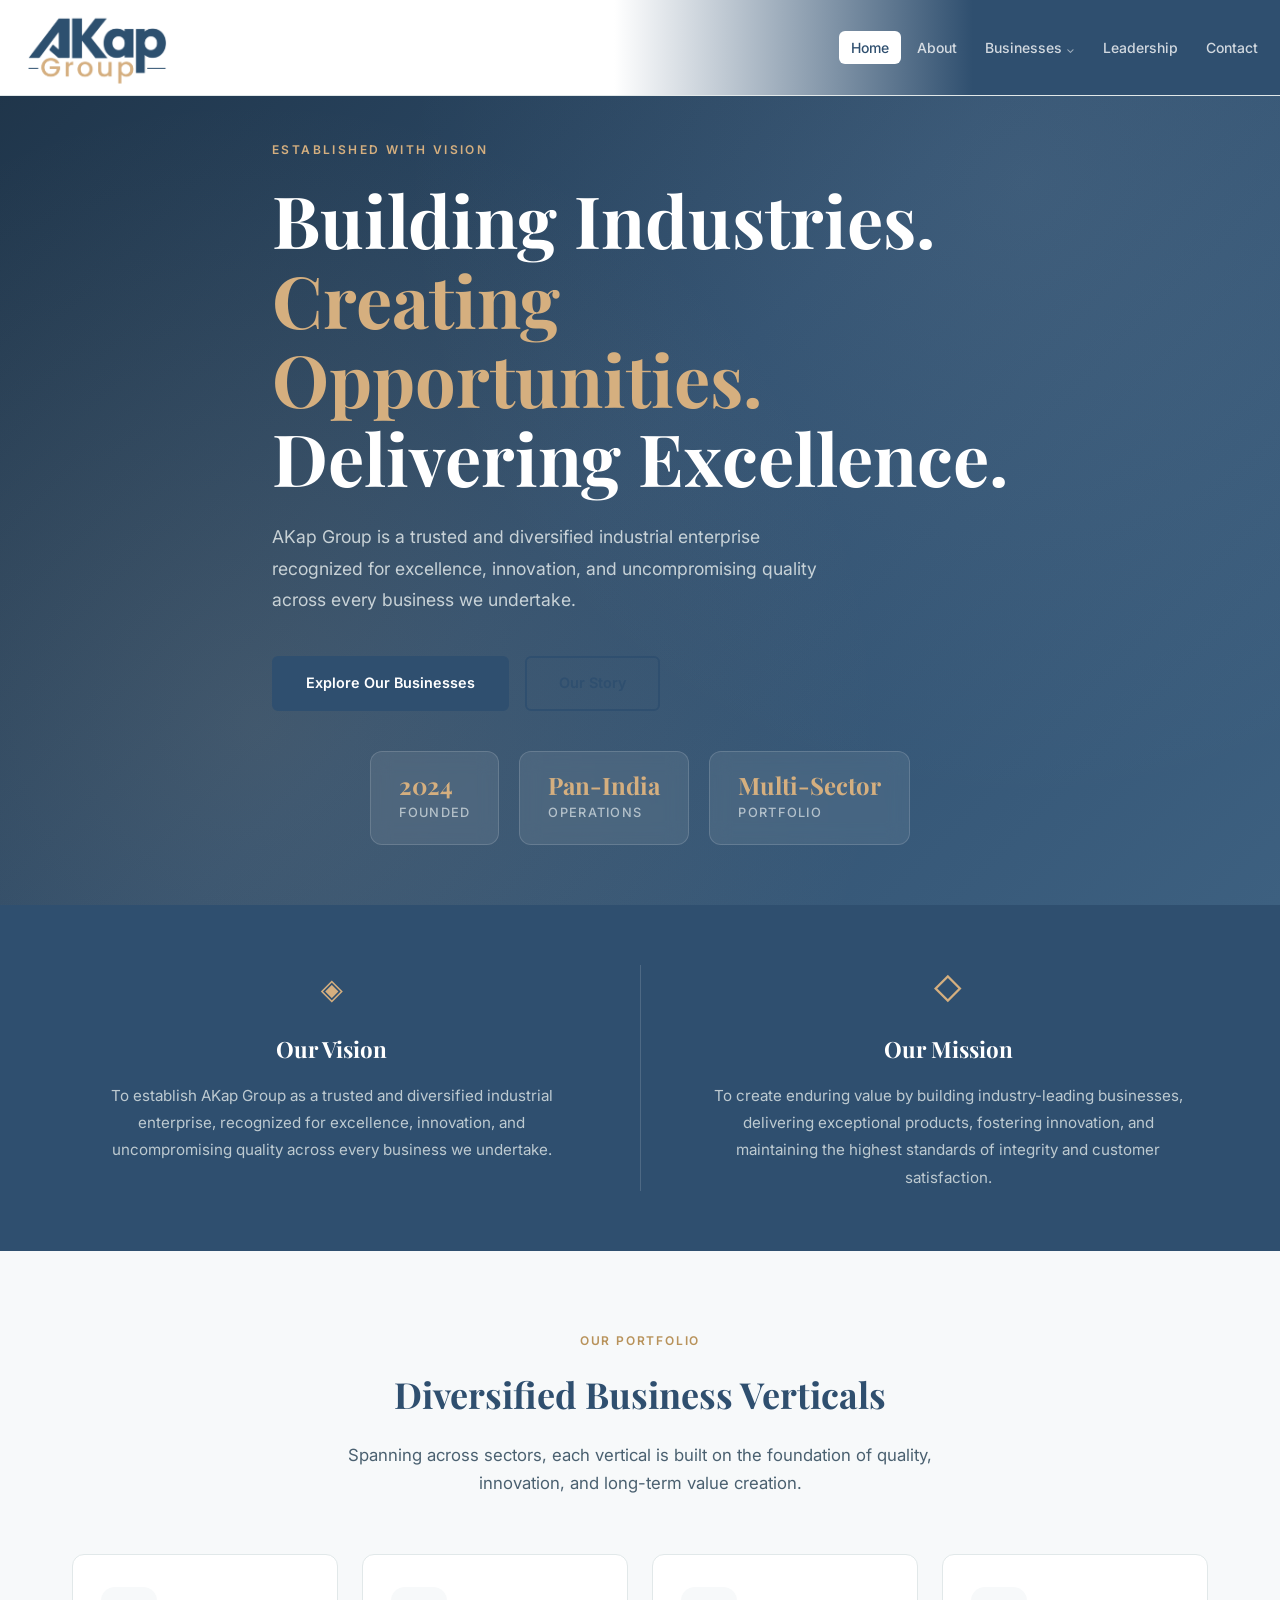
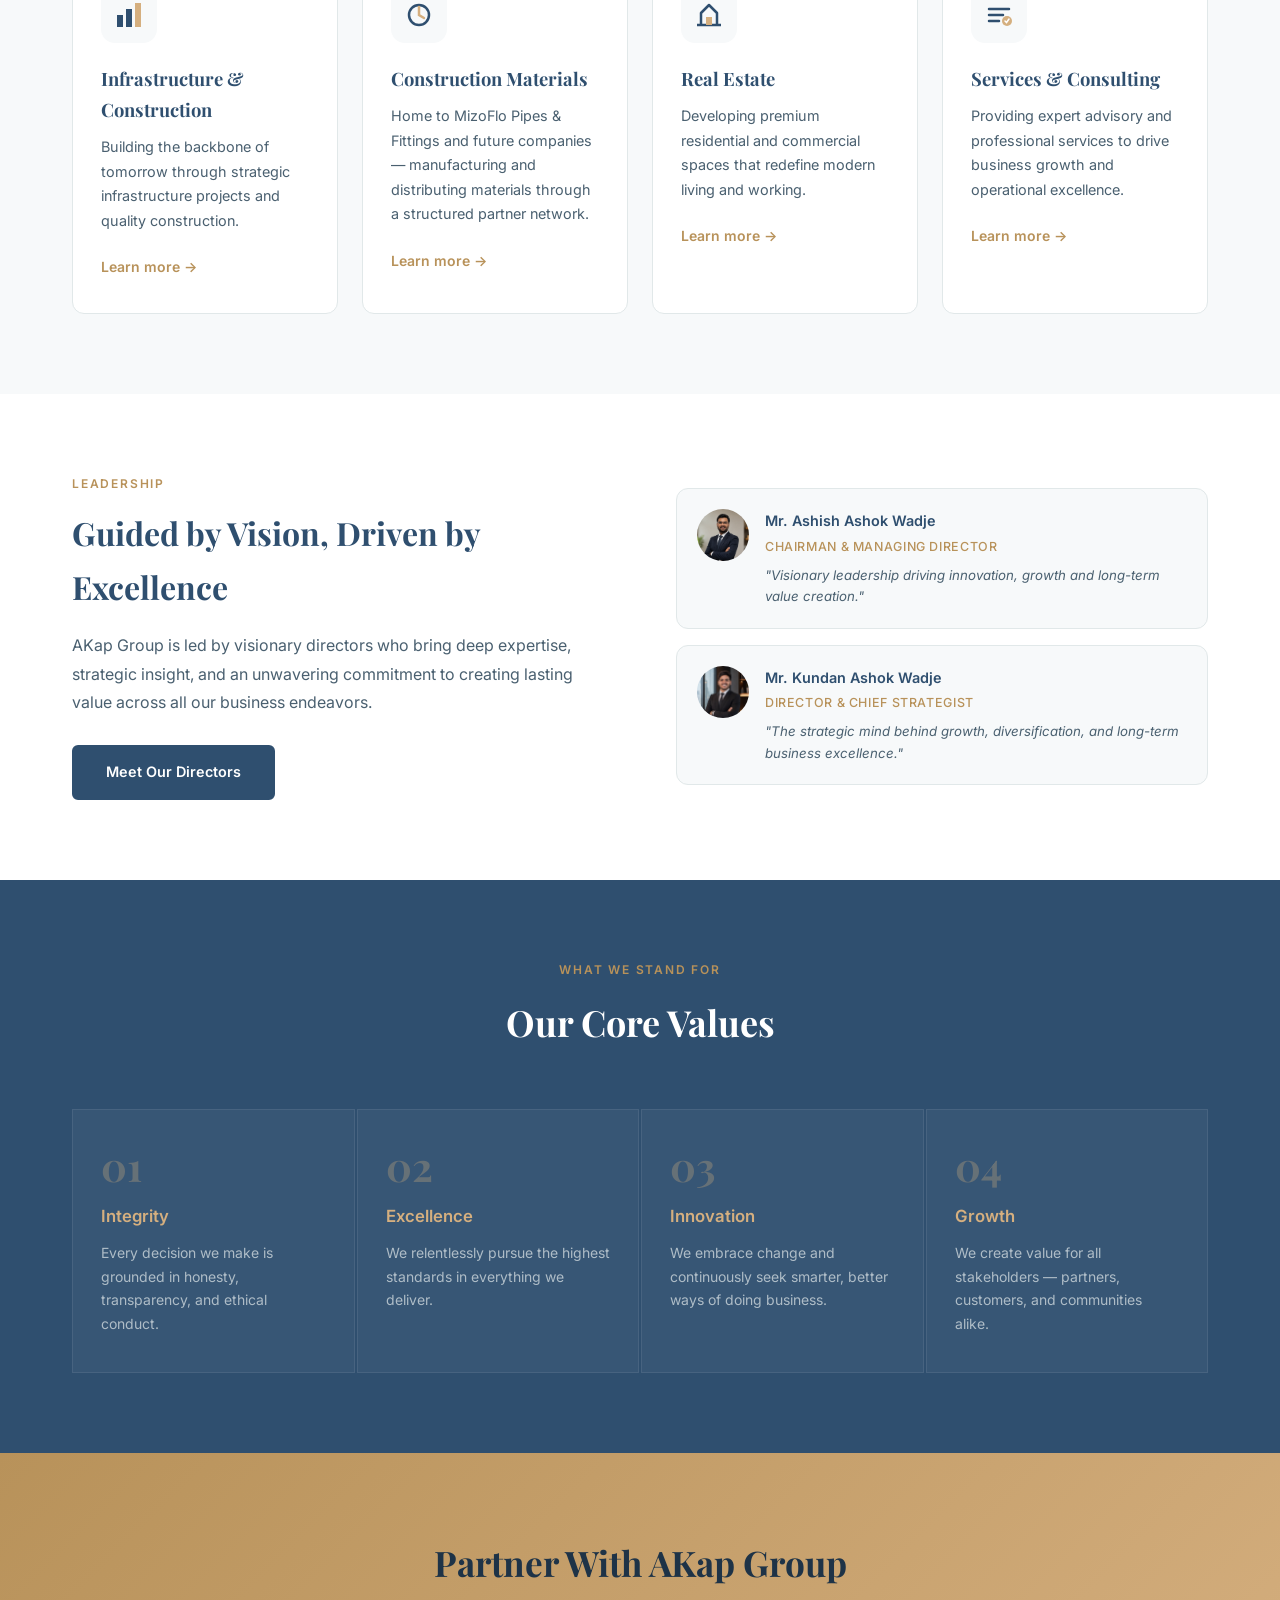
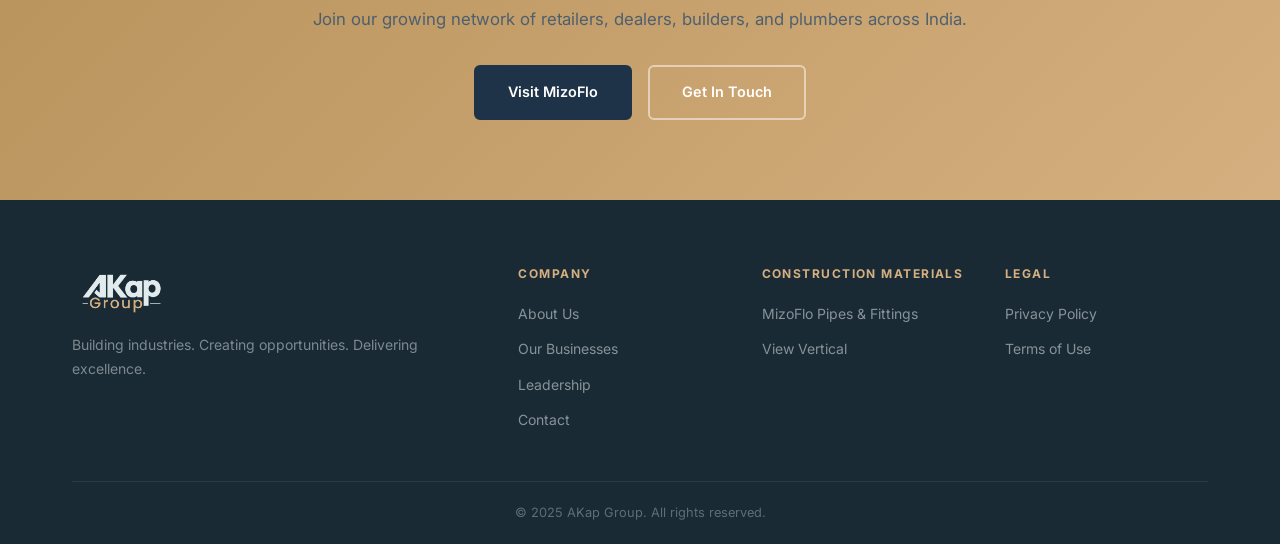
==== index.html @ 1bb46777 "Enhance Businesses dropdown with toggle button Added a dropdown toggle button for Construction Mater" ====
<!DOCTYPE html>
<html lang="en">
<head>
<meta charset="UTF-8">
<meta name="viewport" content="width=device-width, initial-scale=1.0">
<title>AKap Group | Building Industries. Creating Opportunities.</title>
<link rel="preconnect" href="https://fonts.googleapis.com">
<link href="https://fonts.googleapis.com/css2?family=Inter:wght@300;400;500;600;700&family=Playfair+Display:wght@400;600;700&display=swap" rel="stylesheet">
<link rel="stylesheet" href="style.css">
</head>
<body>

<!-- Navigation -->
<nav class="navbar" id="navbar">
  <div class="nav-container">
   <a href="index.html" class="nav-logo">
    <img src="images/logo-light.png" data-img="logoLight" alt="AKap Group" class="site-logo">
</a>
    <button class="hamburger" id="hamburger" aria-label="Toggle menu">
      <span></span><span></span><span></span>
    </button>
    <ul class="nav-links" id="navLinks">
      <li><a href="index.html" class="active">Home</a></li>
      <li><a href="about.html">About</a></li>
      <li class="nav-dropdown">
        <a href="businesses.html" class="nav-dropdown-toggle">Businesses<span class="nav-dropdown-toggle-arrow">⌄</span></a>
        <div class="nav-dropdown-panel">
          <div class="nav-dropdown-area">
            <a href="construction-materials.html" class="nav-dropdown-area-link">
              <span>Construction Materials</span>
            </a>
            <button type="button" class="nav-dropdown-area-toggle" aria-expanded="false" aria-label="Show brands in Construction Materials">
              <span class="nav-dropdown-area-arrow">›</span>
            </button>
            <div class="nav-dropdown-brands">
              <a href="mizoflo.html" class="nav-dropdown-brand-link"><img src="images/mizoflo-logo.png" data-img="mizofloLogo" alt="" class="nav-dropdown-brand-logo">MizoFlo Pipes &amp; Fittings</a>
            </div>
          </div>
        </div>
      </li>
      <li><a href="directors.html">Leadership</a></li>
      <li><a href="contact.html">Contact</a></li>
    </ul>
  </div>
</nav>

<!-- Hero Section -->
<section class="hero">
  <div class="hero-bg-pattern"></div>
  <div class="hero-content">
    <div class="hero-eyebrow">Established with Vision</div>
    <h1 class="hero-title">
      Building Industries.<br>
      <span class="hero-title-accent">Creating Opportunities.</span><br>
      Delivering Excellence.
    </h1>
    <p class="hero-subtitle">AKap Group is a trusted and diversified industrial enterprise recognized for excellence, innovation, and uncompromising quality across every business we undertake.</p>
    <div class="hero-actions">
      <a href="businesses.html" class="btn-primary">Explore Our Businesses</a>
      <a href="about.html" class="btn-secondary">Our Story</a>
    </div>
  </div>
  <div class="hero-visual">
    <div class="hero-stat-card">
      <div class="stat-number">2024</div>
      <div class="stat-label">Founded</div>
    </div>
    <div class="hero-stat-card">
      <div class="stat-number">Pan-India</div>
      <div class="stat-label">Operations</div>
    </div>
    <div class="hero-stat-card">
      <div class="stat-number">Multi-Sector</div>
      <div class="stat-label">Portfolio</div>
    </div>
  </div>
</section>

<!-- Mission & Vision Strip -->
<section class="mission-strip">
  <div class="container">
    <div class="mission-grid">
      <div class="mission-card">
        <div class="mission-icon">◈</div>
        <h3>Our Vision</h3>
        <p>To establish AKap Group as a trusted and diversified industrial enterprise, recognized for excellence, innovation, and uncompromising quality across every business we undertake.</p>
      </div>
      <div class="mission-divider"></div>
      <div class="mission-card">
        <div class="mission-icon">◇</div>
        <h3>Our Mission</h3>
        <p>To create enduring value by building industry-leading businesses, delivering exceptional products, fostering innovation, and maintaining the highest standards of integrity and customer satisfaction.</p>
      </div>
    </div>
  </div>
</section>

<!-- Business Verticals -->
<section class="section businesses-section">
  <div class="container">
    <div class="section-header">
      <div class="section-eyebrow">Our Portfolio</div>
      <h2>Diversified Business Verticals</h2>
      <p>Spanning across sectors, each vertical is built on the foundation of quality, innovation, and long-term value creation.</p>
    </div>
    <div class="business-grid">
      <div class="business-card">
        <div class="business-icon-wrap">
          <svg width="32" height="32" viewBox="0 0 32 32" fill="none"><rect x="4" y="16" width="6" height="12" fill="#2F4F6F"/><rect x="13" y="10" width="6" height="18" fill="#2F4F6F"/><rect x="22" y="4" width="6" height="24" fill="#D5AF7F"/></svg>
        </div>
        <h3>Infrastructure & Construction</h3>
        <p>Building the backbone of tomorrow through strategic infrastructure projects and quality construction.</p>
        <a href="businesses.html" class="card-link">Learn more →</a>
      </div>
      <div class="business-card">
        <div class="business-icon-wrap">
          <svg width="32" height="32" viewBox="0 0 32 32" fill="none"><circle cx="16" cy="16" r="10" stroke="#2F4F6F" stroke-width="2.5"/><path d="M16 8v8l5 3" stroke="#D5AF7F" stroke-width="2.5" stroke-linecap="round"/></svg>
        </div>
        <h3>Construction Materials</h3>
        <p>Home to MizoFlo Pipes &amp; Fittings and future companies — manufacturing and distributing materials through a structured partner network.</p>
        <a href="construction-materials.html" class="card-link">Learn more →</a>
      </div>
      <div class="business-card">
        <div class="business-icon-wrap">
          <svg width="32" height="32" viewBox="0 0 32 32" fill="none"><path d="M4 26h24M8 26V14l8-8 8 8v12" stroke="#2F4F6F" stroke-width="2.5" stroke-linejoin="round"/><rect x="13" y="18" width="6" height="8" fill="#D5AF7F"/></svg>
        </div>
        <h3>Real Estate</h3>
        <p>Developing premium residential and commercial spaces that redefine modern living and working.</p>
        <a href="businesses.html" class="card-link">Learn more →</a>
      </div>
      <div class="business-card">
        <div class="business-icon-wrap">
          <svg width="32" height="32" viewBox="0 0 32 32" fill="none"><path d="M6 10h20M6 16h14M6 22h10" stroke="#2F4F6F" stroke-width="2.5" stroke-linecap="round"/><circle cx="24" cy="22" r="5" fill="#D5AF7F"/><path d="M22 22l1.5 1.5L26 20" stroke="white" stroke-width="1.5" stroke-linecap="round"/></svg>
        </div>
        <h3>Services & Consulting</h3>
        <p>Providing expert advisory and professional services to drive business growth and operational excellence.</p>
        <a href="businesses.html" class="card-link">Learn more →</a>
      </div>
    </div>
  </div>
</section>

<!-- Leadership Teaser -->
<section class="section leadership-teaser">
  <div class="container">
    <div class="leadership-inner">
      <div class="leadership-text">
        <div class="section-eyebrow">Leadership</div>
        <h2>Guided by Vision, Driven by Excellence</h2>
        <p>AKap Group is led by visionary directors who bring deep expertise, strategic insight, and an unwavering commitment to creating lasting value across all our business endeavors.</p>
        <a href="directors.html" class="btn-primary">Meet Our Directors</a>
      </div>
      <div class="leadership-cards">
        <div class="leader-preview-card">
          <img src="images/ashish.png" data-img="ashish"
     class="leader-avatar-img"
     alt="Ashish">
          <div class="leader-info">
            <div class="leader-name">Mr. Ashish Ashok Wadje</div>
            <div class="leader-title">Chairman & Managing Director</div>
            <div class="leader-quote">"Visionary leadership driving innovation, growth and long-term value creation."</div>
          </div>
        </div>
        <div class="leader-preview-card">
          <img src="images/kundan.png" data-img="kundan"
     class="leader-avatar-img"
     alt="Kundan">
          <div class="leader-info">
            <div class="leader-name">Mr. Kundan Ashok Wadje</div>
            <div class="leader-title">Director & Chief Strategist</div>
            <div class="leader-quote">"The strategic mind behind growth, diversification, and long-term business excellence."</div>
          </div>
        </div>
      </div>
    </div>
  </div>
</section>

<!-- Values Section -->
<section class="section values-section">
  <div class="container">
    <div class="section-header">
      <div class="section-eyebrow">What We Stand For</div>
      <h2>Our Core Values</h2>
    </div>
    <div class="values-grid">
      <div class="value-item">
        <div class="value-number">01</div>
        <h4>Integrity</h4>
        <p>Every decision we make is grounded in honesty, transparency, and ethical conduct.</p>
      </div>
      <div class="value-item">
        <div class="value-number">02</div>
        <h4>Excellence</h4>
        <p>We relentlessly pursue the highest standards in everything we deliver.</p>
      </div>
      <div class="value-item">
        <div class="value-number">03</div>
        <h4>Innovation</h4>
        <p>We embrace change and continuously seek smarter, better ways of doing business.</p>
      </div>
      <div class="value-item">
        <div class="value-number">04</div>
        <h4>Growth</h4>
        <p>We create value for all stakeholders — partners, customers, and communities alike.</p>
      </div>
    </div>
  </div>
</section>

<!-- CTA Section -->
<section class="cta-section">
  <div class="container">
    <div class="cta-inner">
      <h2>Partner With AKap Group</h2>
      <p>Join our growing network of retailers, dealers, builders, and plumbers across India.</p>
      <div class="cta-actions">
        <a href="mizoflo.html" class="btn-primary">Visit MizoFlo</a>
        <a href="contact.html" class="btn-secondary-light">Get In Touch</a>
      </div>
    </div>
  </div>
</section>

<!-- Footer -->
<footer class="footer">
  <div class="container">
    <div class="footer-grid">
      <div class="footer-brand">
        <div class="footer-logo">
    <img src="images/logo-dark.png" data-img="logoDark" class="footer-logo-img" alt="AKap Group">
</div>
        <p>Building industries. Creating opportunities. Delivering excellence.</p>
      </div>
      <div class="footer-links">
        <h5>Company</h5>
        <ul>
          <li><a href="about.html">About Us</a></li>
          <li><a href="businesses.html">Our Businesses</a></li>
          <li><a href="directors.html">Leadership</a></li>
          <li><a href="contact.html">Contact</a></li>
        </ul>
      </div>
      <div class="footer-links">
        <h5>Construction Materials</h5>
        <ul>
          <li><a href="mizoflo.html">MizoFlo Pipes &amp; Fittings</a></li>
          <li><a href="construction-materials.html">View Vertical</a></li>
        </ul>
      </div>
      <div class="footer-links">
        <h5>Legal</h5>
        <ul>
          <li><a href="#">Privacy Policy</a></li>
          <li><a href="#">Terms of Use</a></li>
        </ul>
      </div>
    </div>
    <div class="footer-bottom">
      <p>© 2025 AKap Group. All rights reserved.</p>
    </div>
  </div>
</footer>

<script src="images.js"></script>
<script src="main.js"></script>
</body>
</html>
---- style.css ----
/* ============================================
   AKap Group — Enterprise Website Stylesheet
   Brand Colors:
   Navy Blue:  #2F4F6F
   Gold:       #D5AF7F
   Silver:     #E1E8E9
   ============================================ */

*, *::before, *::after { box-sizing: border-box; margin: 0; padding: 0; }

:root {
  --navy:       #2F4F6F;
  --navy-dark:  #1E3347;
  --navy-light: #3D6385;
  --gold:       #D5AF7F;
  --gold-dark:  #B8925A;
  --gold-light: #E8CEAD;
  --silver:     #E1E8E9;
  --silver-dark:#C5D0D2;
  --white:      #FFFFFF;
  --off-white:  #F7F9FA;
  --text-dark:  #1A2A35;
  --text-mid:   #4A6070;
  --text-light: #7A90A0;
  --font-display: 'Playfair Display', Georgia, serif;
  --font-body:    'Inter', system-ui, sans-serif;
  --radius-sm:  6px;
  --radius-md:  12px;
  --radius-lg:  20px;
  --shadow-sm:  0 2px 8px rgba(47,79,111,0.08);
  --shadow-md:  0 6px 24px rgba(47,79,111,0.12);
  --shadow-lg:  0 16px 48px rgba(47,79,111,0.16);
  --transition: 0.25s ease;

  /* Navbar brand gradient — white (logo zone) fading FAST into this
     brand's solid primary color (nav-links zone). Override
     --navbar-brand in a brand theme file (e.g. mizoflo-theme.css)
     to re-skin the navbar for that brand without touching any HTML
     or other CSS. */
  --navbar-brand: var(--navy);
}

html { scroll-behavior: smooth; }
body {
  font-family: var(--font-body);
  color: var(--text-dark);
  background: var(--white);
  line-height: 1.7;
  font-size: 16px;
}

/* ── UTILITY ── */
.container { max-width: 1200px; margin: 0 auto; padding: 0 2rem; }
.section { padding: 80px 0; }
.section-header { text-align: center; margin-bottom: 56px; }
.section-header h2 { font-family: var(--font-display); font-size: 2.25rem; color: var(--navy); margin-bottom: 16px; }
.section-header p { font-size: 1.05rem; color: var(--text-mid); max-width: 600px; margin: 0 auto; }
.section-eyebrow { font-size: 0.75rem; font-weight: 600; letter-spacing: 0.15em; text-transform: uppercase; color: var(--gold-dark); margin-bottom: 12px; }

/* ── BUTTONS ── */
.btn-primary {
  display: inline-block; padding: 13px 32px;
  background: var(--navy); color: var(--white);
  font-family: var(--font-body); font-size: 0.9rem; font-weight: 600;
  border-radius: var(--radius-sm); text-decoration: none;
  transition: background var(--transition), transform var(--transition);
  border: 2px solid var(--navy);
}
.btn-primary:hover { background: var(--navy-dark); transform: translateY(-1px); }

.btn-secondary {
  display: inline-block; padding: 13px 32px;
  background: transparent; color: var(--navy);
  font-family: var(--font-body); font-size: 0.9rem; font-weight: 600;
  border-radius: var(--radius-sm); text-decoration: none;
  border: 2px solid var(--navy);
  transition: background var(--transition), color var(--transition);
}
.btn-secondary:hover { background: var(--navy); color: var(--white); }

.btn-secondary-light {
  display: inline-block; padding: 13px 32px;
  background: transparent; color: var(--white);
  font-family: var(--font-body); font-size: 0.9rem; font-weight: 600;
  border-radius: var(--radius-sm); text-decoration: none;
  border: 2px solid rgba(255,255,255,0.5);
  transition: background var(--transition), border-color var(--transition);
}
.btn-secondary-light:hover { background: rgba(255,255,255,0.1); border-color: var(--white); }

.btn-gold {
  display: inline-block; padding: 13px 32px;
  background: var(--gold); color: var(--navy-dark);
  font-family: var(--font-body); font-size: 0.9rem; font-weight: 700;
  border-radius: var(--radius-sm); text-decoration: none;
  border: 2px solid var(--gold);
  transition: background var(--transition), transform var(--transition);
}
.btn-gold:hover { background: var(--gold-dark); transform: translateY(-1px); }

/* ── NAVBAR ── */
.navbar {
  position: fixed; top: 0; left: 0; right: 0; z-index: 1000;
  background: linear-gradient(90deg, #ffffff 0%, #ffffff 48%, var(--navbar-brand) 76%, var(--navbar-brand) 100%);
  border-bottom: 1px solid var(--silver);
  transition: box-shadow var(--transition), background var(--transition);
}
.navbar.scrolled { box-shadow: var(--shadow-md); }
.nav-container{
    max-width:1450px;
    margin:0 auto;
    padding:0 10px;
    display:flex;
    align-items:center;
    justify-content:space-between;
    height:95px;
}
.nav-logo { display: flex; align-items: center; gap: 4px; text-decoration: none; }
.logo-mark { font-family: var(--font-display); font-size: 1.6rem; font-weight: 700; line-height: 1; }
.logo-ak { color: var(--navy); }
.logo-ap { color: var(--gold-dark); }
.logo-group { font-family: var(--font-body); font-size: 0.75rem; font-weight: 600; letter-spacing: 0.1em; text-transform: uppercase; color: var(--text-mid); margin-left: 2px; align-self: flex-end; margin-bottom: 3px; }

.nav-links { list-style: none; display: flex; align-items: center; gap: 4px; }
.nav-links a {
  font-size: 0.875rem; font-weight: 500; color: rgba(255,255,255,0.78);
  text-decoration: none; padding: 8px 12px; border-radius: var(--radius-sm);
  transition: color var(--transition), background var(--transition);
}
.nav-links a:hover, .nav-links a.active { color: var(--navbar-brand); background: #ffffff; }
.nav-links a.nav-portal-btn {
  background: var(--navy-dark); color: var(--white);
  padding: 9px 18px; border-radius: var(--radius-sm);
  font-weight: 600; margin-left: 8px;
}
.nav-links a.nav-portal-btn:hover { background: var(--text-dark); }

.hamburger { display: none; flex-direction: column; gap: 5px; background: none; border: none; cursor: pointer; padding: 6px; }
.hamburger span { width: 22px; height: 2px; background: var(--navy); border-radius: 2px; transition: var(--transition); display: block; }

/* ── HERO ── */
.hero {
  min-height: 100vh; padding-top: 80px;
  background: linear-gradient(135deg, var(--navy-dark) 0%, var(--navy) 50%, #3D6080 100%);
  display: flex; flex-direction: column; justify-content: center;
  position: relative; overflow: hidden;
}
.hero-bg-pattern {
  position: absolute; inset: 0;
  background-image: radial-gradient(circle at 20% 80%, rgba(213,175,127,0.12) 0%, transparent 50%),
                    radial-gradient(circle at 80% 20%, rgba(225,232,233,0.08) 0%, transparent 50%);
}
.hero-content {
  position: relative; z-index: 1;
  max-width: 1200px; margin: 0 auto; padding: 60px 2rem 40px;
  max-width: 800px;
}
.hero-eyebrow { font-size: 0.75rem; font-weight: 600; letter-spacing: 0.2em; text-transform: uppercase; color: var(--gold); margin-bottom: 20px; }
.hero-title {
  font-family: var(--font-display); font-size: clamp(2.5rem, 6vw, 4.5rem);
  font-weight: 700; line-height: 1.1; color: var(--white); margin-bottom: 24px;
}
.hero-title-accent { color: var(--gold); }
.hero-subtitle { font-size: 1.1rem; color: rgba(225,232,233,0.85); max-width: 580px; margin-bottom: 40px; line-height: 1.8; }
.hero-actions { display: flex; gap: 16px; flex-wrap: wrap; }

.hero-visual {
  position: relative; z-index: 1;
  max-width: 1200px; margin: 0 auto; padding: 0 2rem 60px;
  display: flex; gap: 20px; flex-wrap: wrap;
}
.hero-stat-card {
  background: rgba(255,255,255,0.08); border: 1px solid rgba(255,255,255,0.15);
  border-radius: var(--radius-md); padding: 20px 28px;
  backdrop-filter: blur(10px);
}
.stat-number { font-family: var(--font-display); font-size: 1.5rem; font-weight: 700; color: var(--gold); line-height: 1.1; }
.stat-label { font-size: 0.8rem; font-weight: 500; color: rgba(225,232,233,0.7); text-transform: uppercase; letter-spacing: 0.1em; margin-top: 4px; }

/* ── MISSION STRIP ── */
.mission-strip { background: var(--navy); padding: 60px 0; }
.mission-grid { display: grid; grid-template-columns: 1fr 1px 1fr; gap: 48px; align-items: start; }
.mission-divider { background: rgba(255,255,255,0.15); align-self: stretch; }
.mission-card { text-align: center; padding: 0 24px; }
.mission-icon { font-size: 1.8rem; color: var(--gold); margin-bottom: 16px; display: block; }
.mission-card h3 { font-family: var(--font-display); font-size: 1.4rem; color: var(--white); margin-bottom: 14px; }
.mission-card p { color: rgba(225,232,233,0.8); font-size: 0.95rem; line-height: 1.8; }

/* ── BUSINESS CARDS ── */
.businesses-section { background: var(--off-white); }
.business-grid { display: grid; grid-template-columns: repeat(auto-fit, minmax(240px, 1fr)); gap: 24px; }
.business-card {
  background: var(--white); border: 1px solid var(--silver);
  border-radius: var(--radius-md); padding: 32px 28px;
  transition: box-shadow var(--transition), transform var(--transition);
}
.business-card:hover { box-shadow: var(--shadow-md); transform: translateY(-4px); }
.business-icon-wrap { margin-bottom: 20px; width: 56px; height: 56px; background: var(--off-white); border-radius: 14px; display: flex; align-items: center; justify-content: center; }
.business-card h3 { font-family: var(--font-display); font-size: 1.15rem; color: var(--navy); margin-bottom: 10px; }
.business-card p { font-size: 0.9rem; color: var(--text-mid); line-height: 1.7; margin-bottom: 20px; }
.card-link { font-size: 0.875rem; font-weight: 600; color: var(--gold-dark); text-decoration: none; transition: color var(--transition); }
.card-link:hover { color: var(--navy); }

/* ── LEADERSHIP TEASER ── */
.leadership-teaser { background: var(--white); }
.leadership-inner { display: grid; grid-template-columns: 1fr 1fr; gap: 72px; align-items: center; }
.leadership-text .section-eyebrow { text-align: left; }
.leadership-text h2 { font-family: var(--font-display); font-size: 2rem; color: var(--navy); margin-bottom: 16px; }
.leadership-text p { color: var(--text-mid); margin-bottom: 28px; line-height: 1.8; }

.leadership-cards { display: flex; flex-direction: column; gap: 16px; }
.leader-preview-card {
  display: flex; gap: 16px; align-items: flex-start;
  background: var(--off-white); border: 1px solid var(--silver);
  border-radius: var(--radius-md); padding: 20px;
}
.leader-avatar {
  width: 52px; height: 52px; border-radius: 50%; flex-shrink: 0;
  display: flex; align-items: center; justify-content: center;
  font-size: 0.7rem; font-weight: 700; color: var(--white); letter-spacing: 0.05em;
}
.leader-name { font-weight: 600; color: var(--navy); font-size: 0.9rem; }
.leader-title { font-size: 0.78rem; color: var(--gold-dark); font-weight: 500; margin-top: 2px; text-transform: uppercase; letter-spacing: 0.05em; }
.leader-quote { font-size: 0.83rem; color: var(--text-mid); margin-top: 8px; font-style: italic; line-height: 1.6; }

/* ── VALUES ── */
.values-section { background: var(--navy); }
.values-section .section-header h2 { color: var(--white); }
.values-section .section-header p { color: rgba(225,232,233,0.75); }
.values-grid { display: grid; grid-template-columns: repeat(auto-fit, minmax(200px, 1fr)); gap: 2px; }
.value-item {
  background: rgba(255,255,255,0.04); border: 1px solid rgba(255,255,255,0.08);
  padding: 36px 28px;
  transition: background var(--transition);
}
.value-item:hover { background: rgba(255,255,255,0.07); }
.value-number { font-family: var(--font-display); font-size: 2.5rem; font-weight: 700; color: rgba(213,175,127,0.3); line-height: 1; margin-bottom: 16px; }
.value-item h4 { font-size: 1.05rem; font-weight: 600; color: var(--gold); margin-bottom: 10px; }
.value-item p { font-size: 0.875rem; color: rgba(225,232,233,0.7); line-height: 1.7; }

/* ── CTA SECTION ── */
.cta-section {
  background: linear-gradient(135deg, var(--gold-dark) 0%, var(--gold) 100%);
  padding: 80px 0;
}
.cta-inner { text-align: center; }
.cta-inner h2 { font-family: var(--font-display); font-size: 2.2rem; color: var(--navy-dark); margin-bottom: 12px; }
.cta-inner p { font-size: 1.05rem; color: rgba(47,79,111,0.8); margin-bottom: 32px; }
.cta-actions { display: flex; gap: 16px; justify-content: center; flex-wrap: wrap; }
.cta-actions .btn-primary { background: var(--navy-dark); border-color: var(--navy-dark); }

/* ── FOOTER ── */
.footer { background: var(--text-dark); padding: 64px 0 0; }
.footer-grid { display: grid; grid-template-columns: 2fr 1fr 1fr 1fr; gap: 40px; padding-bottom: 40px; }
.footer-logo { font-family: var(--font-display); font-size: 1.6rem; font-weight: 700; display: flex; align-items: baseline; gap: 4px; margin-bottom: 14px; }
.footer-logo .logo-group { font-family: var(--font-body); font-size: 0.75rem; letter-spacing: 0.1em; text-transform: uppercase; }
.footer-brand p { font-size: 0.875rem; color: rgba(225,232,233,0.5); line-height: 1.7; }
.footer-links h5 { font-size: 0.75rem; font-weight: 700; text-transform: uppercase; letter-spacing: 0.12em; color: var(--gold); margin-bottom: 16px; }
.footer-links ul { list-style: none; }
.footer-links li { margin-bottom: 8px; }
.footer-links a { font-size: 0.875rem; color: rgba(225,232,233,0.55); text-decoration: none; transition: color var(--transition); }
.footer-links a:hover { color: var(--silver); }
.footer-bottom {
  border-top: 1px solid rgba(255,255,255,0.08);
  padding: 20px 0; text-align: center;
}
.footer-bottom p { font-size: 0.8rem; color: rgba(225,232,233,0.35); }

/* ── PAGE HERO (inner pages) ── */
.page-hero {
  background: linear-gradient(135deg, var(--navy-dark), var(--navy));
  padding: 120px 0 60px; text-align: center;
}
.page-hero h1 { font-family: var(--font-display); font-size: 2.8rem; color: var(--white); margin-bottom: 14px; }
.page-hero p { font-size: 1.05rem; color: rgba(225,232,233,0.8); max-width: 560px; margin: 0 auto; }

/* ── ABOUT PAGE ── */
.about-intro { display: grid; grid-template-columns: 1fr 1fr; gap: 72px; align-items: center; }
.about-text h2 { font-family: var(--font-display); font-size: 2rem; color: var(--navy); margin-bottom: 16px; }
.about-text p { color: var(--text-mid); line-height: 1.8; margin-bottom: 16px; }
.about-highlight { background: var(--navy); border-radius: var(--radius-md); padding: 40px; }
.about-highlight h3 { font-family: var(--font-display); font-size: 1.4rem; color: var(--gold); margin-bottom: 14px; }
.about-highlight p { color: rgba(225,232,233,0.85); font-size: 0.95rem; line-height: 1.8; }

.timeline { position: relative; padding-left: 32px; }
.timeline::before { content: ''; position: absolute; left: 0; top: 0; bottom: 0; width: 2px; background: linear-gradient(180deg, var(--navy), var(--gold)); }
.timeline-item { position: relative; margin-bottom: 40px; }
.timeline-item::before { content: ''; position: absolute; left: -36px; top: 6px; width: 10px; height: 10px; border-radius: 50%; background: var(--gold); border: 2px solid var(--white); box-shadow: 0 0 0 2px var(--gold); }
.timeline-year { font-size: 0.75rem; font-weight: 700; color: var(--gold-dark); text-transform: uppercase; letter-spacing: 0.1em; margin-bottom: 6px; }
.timeline-item h4 { font-weight: 600; color: var(--navy); margin-bottom: 6px; }
.timeline-item p { font-size: 0.9rem; color: var(--text-mid); line-height: 1.7; }

/* ── DIRECTORS PAGE ── */
.directors-grid { display: grid; grid-template-columns: repeat(auto-fit, minmax(400px, 1fr)); gap: 32px; }
.director-card {
  background: var(--white); border: 1px solid var(--silver);
  border-radius: var(--radius-lg); overflow: hidden;
  box-shadow: var(--shadow-sm);
  transition: box-shadow var(--transition);
}
.director-card:hover { box-shadow: var(--shadow-md); }
.director-card-header { background: var(--navy); padding: 40px; display: flex; align-items: center; gap: 24px; }
.director-avatar-lg {
  width: 80px; height: 80px; border-radius: 50%; flex-shrink: 0;
  display: flex; align-items: center; justify-content: center;
  font-size: 0.85rem; font-weight: 700; color: var(--navy-dark); background: var(--gold);
  letter-spacing: 0.05em; border: 3px solid rgba(255,255,255,0.2);
}
.director-header-info {}
.director-card-name { font-family: var(--font-display); font-size: 1.35rem; color: var(--white); }
.director-card-title { font-size: 0.8rem; color: var(--gold); font-weight: 600; text-transform: uppercase; letter-spacing: 0.1em; margin-top: 4px; }
.director-card-body { padding: 32px; }
.director-card-quote {
  font-family: var(--font-display); font-size: 1.05rem; color: var(--navy);
  border-left: 3px solid var(--gold); padding-left: 16px; margin-bottom: 24px;
  font-style: italic; line-height: 1.7;
}
.director-card-bio { font-size: 0.9rem; color: var(--text-mid); line-height: 1.8; }
.director-tags { display: flex; flex-wrap: wrap; gap: 8px; margin-top: 20px; }
.director-tag { background: var(--off-white); border: 1px solid var(--silver); border-radius: 100px; padding: 5px 14px; font-size: 0.78rem; font-weight: 500; color: var(--navy); }

/* ── BUSINESSES PAGE ── */
.business-detail-card {
  display: grid; grid-template-columns: 1fr 2fr; gap: 0;
  background: var(--white); border: 1px solid var(--silver);
  border-radius: var(--radius-md); overflow: hidden; margin-bottom: 24px;
  box-shadow: var(--shadow-sm);
}
.business-detail-sidebar { background: var(--navy); padding: 36px; display: flex; flex-direction: column; justify-content: center; }
.business-detail-num { font-family: var(--font-display); font-size: 4rem; font-weight: 700; color: rgba(213,175,127,0.25); line-height: 1; }
.business-detail-name { font-family: var(--font-display); font-size: 1.25rem; color: var(--white); margin-top: 8px; }
.business-detail-content { padding: 36px; }
.business-detail-content h3 { font-family: var(--font-display); font-size: 1.4rem; color: var(--navy); margin-bottom: 12px; }
.business-detail-content p { color: var(--text-mid); line-height: 1.8; margin-bottom: 16px; }
.business-detail-content ul { list-style: none; }
.business-detail-content ul li { font-size: 0.9rem; color: var(--text-mid); padding: 4px 0; }
.business-detail-content ul li::before { content: '—'; color: var(--gold-dark); margin-right: 10px; }

/* ── RETAILER PORTAL ── */
.portal-layout { display: grid; grid-template-columns: 280px 1fr; gap: 0; min-height: calc(100vh - 70px); }
.portal-sidebar {
  background: var(--navy); padding: 32px 0;
  position: sticky; top: 70px; height: calc(100vh - 70px); overflow-y: auto;
}
.portal-sidebar-logo { padding: 0 24px 24px; border-bottom: 1px solid rgba(255,255,255,0.1); margin-bottom: 24px; }
.portal-sidebar-logo span { font-family: var(--font-display); font-size: 1.1rem; color: var(--white); display: block; }
.portal-sidebar-logo small { font-size: 0.75rem; color: rgba(225,232,233,0.5); }
.portal-nav-section { margin-bottom: 8px; }
.portal-nav-label { font-size: 0.68rem; font-weight: 700; text-transform: uppercase; letter-spacing: 0.15em; color: rgba(213,175,127,0.6); padding: 8px 24px; }
.portal-nav-item {
  display: flex; align-items: center; gap: 12px;
  padding: 10px 24px; font-size: 0.875rem; font-weight: 500; color: rgba(225,232,233,0.7);
  cursor: pointer; transition: background var(--transition), color var(--transition);
  border-left: 3px solid transparent;
}
.portal-nav-item:hover { background: rgba(255,255,255,0.06); color: var(--white); }
.portal-nav-item.active { background: rgba(255,255,255,0.08); color: var(--white); border-left-color: var(--gold); }
.portal-nav-icon { font-size: 1.1rem; opacity: 0.8; }

.portal-main { background: var(--off-white); padding: 36px; }
.portal-topbar { display: flex; justify-content: space-between; align-items: center; margin-bottom: 28px; }
.portal-topbar h2 { font-family: var(--font-display); font-size: 1.7rem; color: var(--navy); }
.portal-user-badge { display: flex; align-items: center; gap: 12px; background: var(--white); border: 1px solid var(--silver); border-radius: 100px; padding: 8px 16px; }
.portal-user-badge span { font-size: 0.875rem; font-weight: 500; color: var(--navy); }
.portal-user-avatar { width: 32px; height: 32px; border-radius: 50%; background: var(--navy); display: flex; align-items: center; justify-content: center; font-size: 0.65rem; font-weight: 700; color: var(--white); }

.portal-stats-grid { display: grid; grid-template-columns: repeat(4, 1fr); gap: 16px; margin-bottom: 28px; }
.portal-stat-card { background: var(--white); border: 1px solid var(--silver); border-radius: var(--radius-md); padding: 20px 22px; }
.portal-stat-card .psc-label { font-size: 0.75rem; font-weight: 600; text-transform: uppercase; letter-spacing: 0.08em; color: var(--text-light); margin-bottom: 6px; }
.portal-stat-card .psc-value { font-family: var(--font-display); font-size: 1.8rem; font-weight: 700; color: var(--navy); }
.portal-stat-card .psc-sub { font-size: 0.78rem; color: var(--text-light); margin-top: 4px; }

.portal-panel { background: var(--white); border: 1px solid var(--silver); border-radius: var(--radius-md); overflow: hidden; margin-bottom: 24px; }
.portal-panel-header { padding: 20px 24px; border-bottom: 1px solid var(--silver); display: flex; justify-content: space-between; align-items: center; }
.portal-panel-header h3 { font-weight: 600; color: var(--navy); font-size: 1rem; }
.portal-panel-body { padding: 24px; }

.data-table { width: 100%; border-collapse: collapse; }
.data-table th { font-size: 0.75rem; font-weight: 700; text-transform: uppercase; letter-spacing: 0.08em; color: var(--text-light); padding: 10px 14px; border-bottom: 2px solid var(--silver); text-align: left; background: var(--off-white); }
.data-table td { padding: 12px 14px; border-bottom: 1px solid var(--silver); font-size: 0.875rem; color: var(--text-dark); }
.data-table tr:last-child td { border-bottom: none; }
.data-table tr:hover td { background: var(--off-white); }

.badge { display: inline-block; padding: 3px 10px; border-radius: 100px; font-size: 0.72rem; font-weight: 600; text-transform: uppercase; letter-spacing: 0.05em; }
.badge-retailer { background: #EBF4FF; color: #2F4F6F; }
.badge-dealer   { background: #FFF5E6; color: #8A5E1A; }
.badge-builder  { background: #EDF7EE; color: #1E5E23; }
.badge-plumber  { background: #F0EDFF; color: #4A2E8A; }
.badge-urban    { background: #E6F7F5; color: #1A5E54; }
.badge-rural    { background: #FEF0E8; color: #7A3A14; }

.form-group { margin-bottom: 20px; }
.form-label { display: block; font-size: 0.8rem; font-weight: 600; color: var(--text-dark); margin-bottom: 6px; text-transform: uppercase; letter-spacing: 0.06em; }
.form-input, .form-select {
  width: 100%; padding: 10px 14px;
  border: 1.5px solid var(--silver); border-radius: var(--radius-sm);
  font-family: var(--font-body); font-size: 0.9rem; color: var(--text-dark);
  background: var(--white); transition: border-color var(--transition);
  outline: none;
}
.form-input:focus, .form-select:focus { border-color: var(--navy); box-shadow: 0 0 0 3px rgba(47,79,111,0.1); }
.form-grid { display: grid; grid-template-columns: 1fr 1fr; gap: 16px; }
.form-grid-3 { display: grid; grid-template-columns: 1fr 1fr 1fr; gap: 16px; }

.code-display {
  background: var(--navy); color: var(--gold); font-family: monospace;
  font-size: 1.4rem; letter-spacing: 0.15em; padding: 16px 24px;
  border-radius: var(--radius-sm); display: inline-block; margin-top: 8px;
}

/* ── CONTACT PAGE ── */
.contact-grid { display: grid; grid-template-columns: 1fr 1.5fr; gap: 56px; }
.contact-info h2 { font-family: var(--font-display); font-size: 1.8rem; color: var(--navy); margin-bottom: 16px; }
.contact-info p { color: var(--text-mid); line-height: 1.8; margin-bottom: 28px; }
.contact-item { display: flex; align-items: flex-start; gap: 16px; margin-bottom: 20px; }
.contact-item-icon { width: 40px; height: 40px; background: var(--off-white); border: 1px solid var(--silver); border-radius: var(--radius-sm); display: flex; align-items: center; justify-content: center; flex-shrink: 0; color: var(--navy); font-size: 1rem; }
.contact-item-label { font-size: 0.75rem; font-weight: 700; text-transform: uppercase; letter-spacing: 0.1em; color: var(--gold-dark); margin-bottom: 2px; }
.contact-item-value { font-size: 0.9rem; color: var(--text-dark); }

.contact-form-wrap { background: var(--white); border: 1px solid var(--silver); border-radius: var(--radius-lg); padding: 40px; box-shadow: var(--shadow-sm); }
.contact-form-wrap h3 { font-family: var(--font-display); font-size: 1.4rem; color: var(--navy); margin-bottom: 24px; }

/* ── NOMENCLATURE EXPLAINER ── */
.nomenclature-box { background: var(--navy); border-radius: var(--radius-md); padding: 36px; }
.nomen-code { font-family: monospace; font-size: 2rem; font-weight: 700; color: var(--gold); letter-spacing: 0.2em; margin-bottom: 28px; display: block; }
.nomen-breakdown { display: grid; grid-template-columns: repeat(6, 1fr); gap: 8px; }
.nomen-segment { text-align: center; }
.nomen-seg-value { background: rgba(255,255,255,0.12); color: var(--white); font-family: monospace; font-size: 1rem; font-weight: 700; padding: 10px; border-radius: var(--radius-sm); margin-bottom: 6px; }
.nomen-seg-label { font-size: 0.68rem; color: rgba(225,232,233,0.6); text-transform: uppercase; letter-spacing: 0.08em; }

/* ── RESPONSIVE ── */
@media (max-width: 1024px) {
  .portal-layout { grid-template-columns: 1fr; }
  .portal-sidebar { position: static; height: auto; display: none; }
  .portal-stats-grid { grid-template-columns: repeat(2, 1fr); }
  .leadership-inner { grid-template-columns: 1fr; gap: 40px; }
  .footer-grid { grid-template-columns: 1fr 1fr; }
}
@media (max-width: 768px) {
  .nav-links { display: none; flex-direction: column; position: absolute; top: 70px; left: 0; right: 0; background: var(--white); border-bottom: 1px solid var(--silver); padding: 16px; gap: 4px; box-shadow: var(--shadow-md); align-items: stretch; }
  .nav-links.open { display: flex; }
  .nav-links a { color: var(--text-mid); }
  .nav-links a:hover, .nav-links a.active { color: var(--navbar-brand); background: var(--off-white); }
  .nav-links a.nav-portal-btn { color: var(--white); }
  .hamburger { display: flex; }
  .hamburger span { background: #ffffff; }
  .section { padding: 56px 0; }
  .hero-content { padding: 60px 1.5rem 20px; }
  .hero-visual { padding: 0 1.5rem 40px; }
  .mission-grid { grid-template-columns: 1fr; }
  .mission-divider { height: 1px; width: 100%; }
  .about-intro, .contact-grid { grid-template-columns: 1fr; }
  .business-detail-card { grid-template-columns: 1fr; }
  .directors-grid { grid-template-columns: 1fr; }
  .portal-stats-grid { grid-template-columns: 1fr 1fr; }
  .footer-grid { grid-template-columns: 1fr; gap: 28px; }
  .form-grid, .form-grid-3 { grid-template-columns: 1fr; }
  .nomen-breakdown { grid-template-columns: repeat(3, 1fr); }
}
@media (max-width: 480px) {
  .hero-title { font-size: 2rem; }
  .portal-stats-grid { grid-template-columns: 1fr; }
}

/* ── ANIMATIONS ── */
@keyframes fadeInUp { from { opacity: 0; transform: translateY(20px); } to { opacity: 1; transform: translateY(0); } }
.fade-in-up { animation: fadeInUp 0.6s ease forwards; }
.fade-in-up-delay-1 { animation-delay: 0.1s; opacity: 0; animation-fill-mode: forwards; animation-name: fadeInUp; animation-duration: 0.6s; animation-timing-function: ease; }
.fade-in-up-delay-2 { animation-delay: 0.2s; opacity: 0; animation-fill-mode: forwards; animation-name: fadeInUp; animation-duration: 0.6s; animation-timing-function: ease; }
.fade-in-up-delay-3 { animation-delay: 0.3s; opacity: 0; animation-fill-mode: forwards; animation-name: fadeInUp; animation-duration: 0.6s; animation-timing-function: ease; }

/* ── SUCCESS / TOAST ── */
.toast {
  position: fixed; bottom: 32px; right: 32px; z-index: 9999;
  background: var(--navy); color: var(--white);
  padding: 14px 24px; border-radius: var(--radius-md);
  font-size: 0.9rem; font-weight: 500;
  box-shadow: var(--shadow-lg);
  transform: translateY(100px); opacity: 0;
  transition: transform 0.3s ease, opacity 0.3s ease;
}
.toast.show { transform: translateY(0); opacity: 1; }
.toast-gold { background: var(--gold-dark); color: var(--white); }
.site-logo{
    height:96px;
    width:auto;
    max-width:264px;
    display:block;
    object-fit:contain;
    object-position:left center;
}

.nav-logo{
    display:flex;
    align-items:center;
    margin-left:0;
    flex-shrink:0;
}

@media (max-width:768px){
    .site-logo{
        height:67px;
        max-width:192px;
    }
}
.footer-logo-img{
    height:55px;
    width:auto;
}
.portal-logo{
    width:160px;
    margin-bottom:15px;
}
.director-photo{
    width:90px;
    height:90px;
    border-radius:50%;
    object-fit:cover;
    border:4px solid rgba(255,255,255,.25);
    flex-shrink:0;
}
.leader-avatar-img{
    width:52px;
    height:52px;
    border-radius:50%;
    object-fit:cover;
}

/* ════════════════════════════════════════════════════════════
   SUB-BRAND / DUAL-LOGO HEADER
   Used on subsidiary brand pages (e.g. MizoFlo) to show the
   parent AKap Group identity alongside the subsidiary brand.
   Colors here use var(--gold)/var(--navy) etc. so they inherit
   whichever brand theme file is loaded on that page.
   ════════════════════════════════════════════════════════════ */
.dual-brand-logos { display: flex; align-items: center; gap: 14px; }
.parent-brand-link { display: flex; align-items: center; text-decoration: none; }
.parent-brand-logo { height: 96px; width: auto; max-width: 264px; object-fit: contain; opacity: 0.8; transition: opacity var(--transition); }
.parent-brand-link:hover .parent-brand-logo { opacity: 1; }
.brand-divider { width: 1px; height: 40px; background: var(--silver-dark); display: inline-block; }
.sub-brand-link { display: flex; align-items: center; text-decoration: none; }
.sub-brand-logo { height: 150px; width: auto; max-width: 400px; object-fit: contain; }

@media (max-width: 768px) {
  .parent-brand-logo { height: 67px; max-width: 192px; } 
   .sub-brand-logo { height: 96px; max-width: 230px; }
  .brand-divider { height: 30px; }
}
.parent-brand-badge {
  display: inline-flex; align-items: center; gap: 8px;
  font-size: 0.78rem; color: rgba(255,255,255,0.6);
}
.parent-brand-badge img { height: 18px; opacity: 0.9; }
.parent-brand-badge a { color: var(--gold-light); text-decoration: none; font-weight: 600; }
.parent-brand-badge a:hover { text-decoration: underline; }

/* ════════════════════════════════════════════════════════════
   BUSINESS AREA CARDS
   Used on businesses.html (area overview) and on each business
   area page (e.g. construction-materials.html) to list the
   companies/brands operating within that vertical.
   ════════════════════════════════════════════════════════════ */
.area-grid { display: grid; grid-template-columns: repeat(auto-fit, minmax(260px, 1fr)); gap: 24px; }
.area-card {
  background: var(--white); border: 1px solid var(--silver);
  border-radius: var(--radius-md); padding: 32px;
  text-decoration: none; display: block;
  transition: transform var(--transition), box-shadow var(--transition);
}
.area-card:hover { transform: translateY(-4px); box-shadow: var(--shadow-md); }
.area-card-logo-wrap {
  height: 56px; display: flex; align-items: center; margin-bottom: 22px;
}
.area-card-logo { height: 100%; max-width: 160px; width: auto; object-fit: contain; }
.area-card h3 { font-family: var(--font-display); color: var(--navy); font-size: 1.2rem; margin-bottom: 8px; }
.area-card p { font-size: 0.9rem; color: var(--text-mid); line-height: 1.7; margin-bottom: 18px; }
.area-card .card-link { font-weight: 600; }
.area-card-tag {
  display: inline-block; font-size: 0.7rem; font-weight: 700;
  text-transform: uppercase; letter-spacing: 0.08em;
  padding: 4px 12px; border-radius: 100px; margin-bottom: 14px;
}

/* ════════════════════════════════════════════════════════════
   BUSINESSES NAV DROPDOWN
   Top-level "Businesses" → panel listing Business Areas, each
   with its Brands listed directly underneath (indented), instead
   of a second flyout — this is what keeps it from ever overflowing
   off the right edge of the viewport, regardless of how close to
   the edge the "Businesses" item sits.
   Currently: Construction Materials → MizoFlo Pipes & Fittings.
   Extend by duplicating .nav-dropdown-area blocks for new areas,
   and .nav-dropdown-brand-link rows (with their logo + name) for
   new brands within an area.
   ════════════════════════════════════════════════════════════ */
.nav-dropdown { position: relative; }
.nav-dropdown-toggle { display: inline-block; }
.nav-dropdown-panel {
  position: absolute; top: 100%; left: 0; margin-top: 8px;
  background: var(--white); border: 1px solid var(--silver);
  border-radius: var(--radius-sm); box-shadow: var(--shadow-md);
  min-width: 250px; padding: 8px; z-index: 1100;
  opacity: 0; visibility: hidden; transform: translateY(6px);
  transition: opacity 0.2s ease, transform 0.2s ease, visibility 0.2s ease;
}
.nav-dropdown:hover .nav-dropdown-panel,
.nav-dropdown-panel:hover,
.nav-dropdown:focus-within .nav-dropdown-panel {
  opacity: 1; visibility: visible; transform: translateY(0);
}
.nav-dropdown-area { position: relative; }
.nav-links a.nav-dropdown-area-link {
  display: flex; align-items: center; gap: 10px;
  padding: 10px 40px 10px 14px; border-radius: var(--radius-sm);
  color: var(--navy); text-decoration: none;
  font-weight: 600; font-size: 0.875rem;
}
.nav-links a.nav-dropdown-area-link:hover { background: var(--off-white); color: var(--navy-dark); }
.nav-dropdown-area-toggle {
  position: absolute; top: 4px; right: 4px;
  width: 32px; height: 32px;
  display: flex; align-items: center; justify-content: center;
  background: none; border: none; cursor: pointer;
  color: var(--text-light); border-radius: var(--radius-sm);
}
.nav-dropdown-area-toggle:hover { background: var(--off-white); color: var(--navy); }
.nav-dropdown-area-arrow { font-size: 1rem; display: inline-block; transition: transform 0.2s ease; }
.nav-dropdown-area.open .nav-dropdown-area-toggle .nav-dropdown-area-arrow,
.nav-dropdown-area:hover .nav-dropdown-area-arrow { transform: rotate(90deg); }

.nav-dropdown-brands {
  max-height: 0; overflow: hidden; opacity: 0;
  margin: 0 0 0 14px; padding-left: 12px; border-left: 2px solid var(--silver);
  transition: max-height 0.25s ease, opacity 0.2s ease, margin 0.25s ease;
}
.nav-dropdown-area:hover .nav-dropdown-brands,
.nav-dropdown-area.open .nav-dropdown-brands,
.nav-dropdown-area:focus-within .nav-dropdown-brands {
  max-height: 200px; opacity: 1; margin-top: 2px; margin-bottom: 6px;
}
.nav-links a.nav-dropdown-brand-link {
  display: flex; align-items: center; gap: 9px;
  padding: 8px 12px; border-radius: var(--radius-sm);
  color: var(--text-mid); text-decoration: none; font-size: 0.85rem;
}
.nav-links a.nav-dropdown-brand-link:hover { background: var(--off-white); color: var(--navy); }
.nav-dropdown-brand-logo { height: 18px; width: auto; max-width: 70px; object-fit: contain; flex-shrink: 0; }

.nav-dropdown-toggle-arrow { margin-left: 4px; font-size: 0.7rem; opacity: 0.7; display: inline-block; }

@media (max-width: 768px) {
  .nav-dropdown-panel {
    position: static; opacity: 1; visibility: visible; transform: none;
    box-shadow: none; border: none; min-width: auto;
    padding: 2px 0 6px 14px; margin-top: 4px;
  }
  .nav-dropdown-area:hover .nav-dropdown-brands { max-height: 0; opacity: 0; margin: 0; }
  .nav-dropdown-area.open .nav-dropdown-brands { max-height: 200px; opacity: 1; margin-top: 2px; margin-bottom: 6px; }
  .nav-links a.nav-dropdown-area-link { padding: 8px 40px 8px 14px; }
}
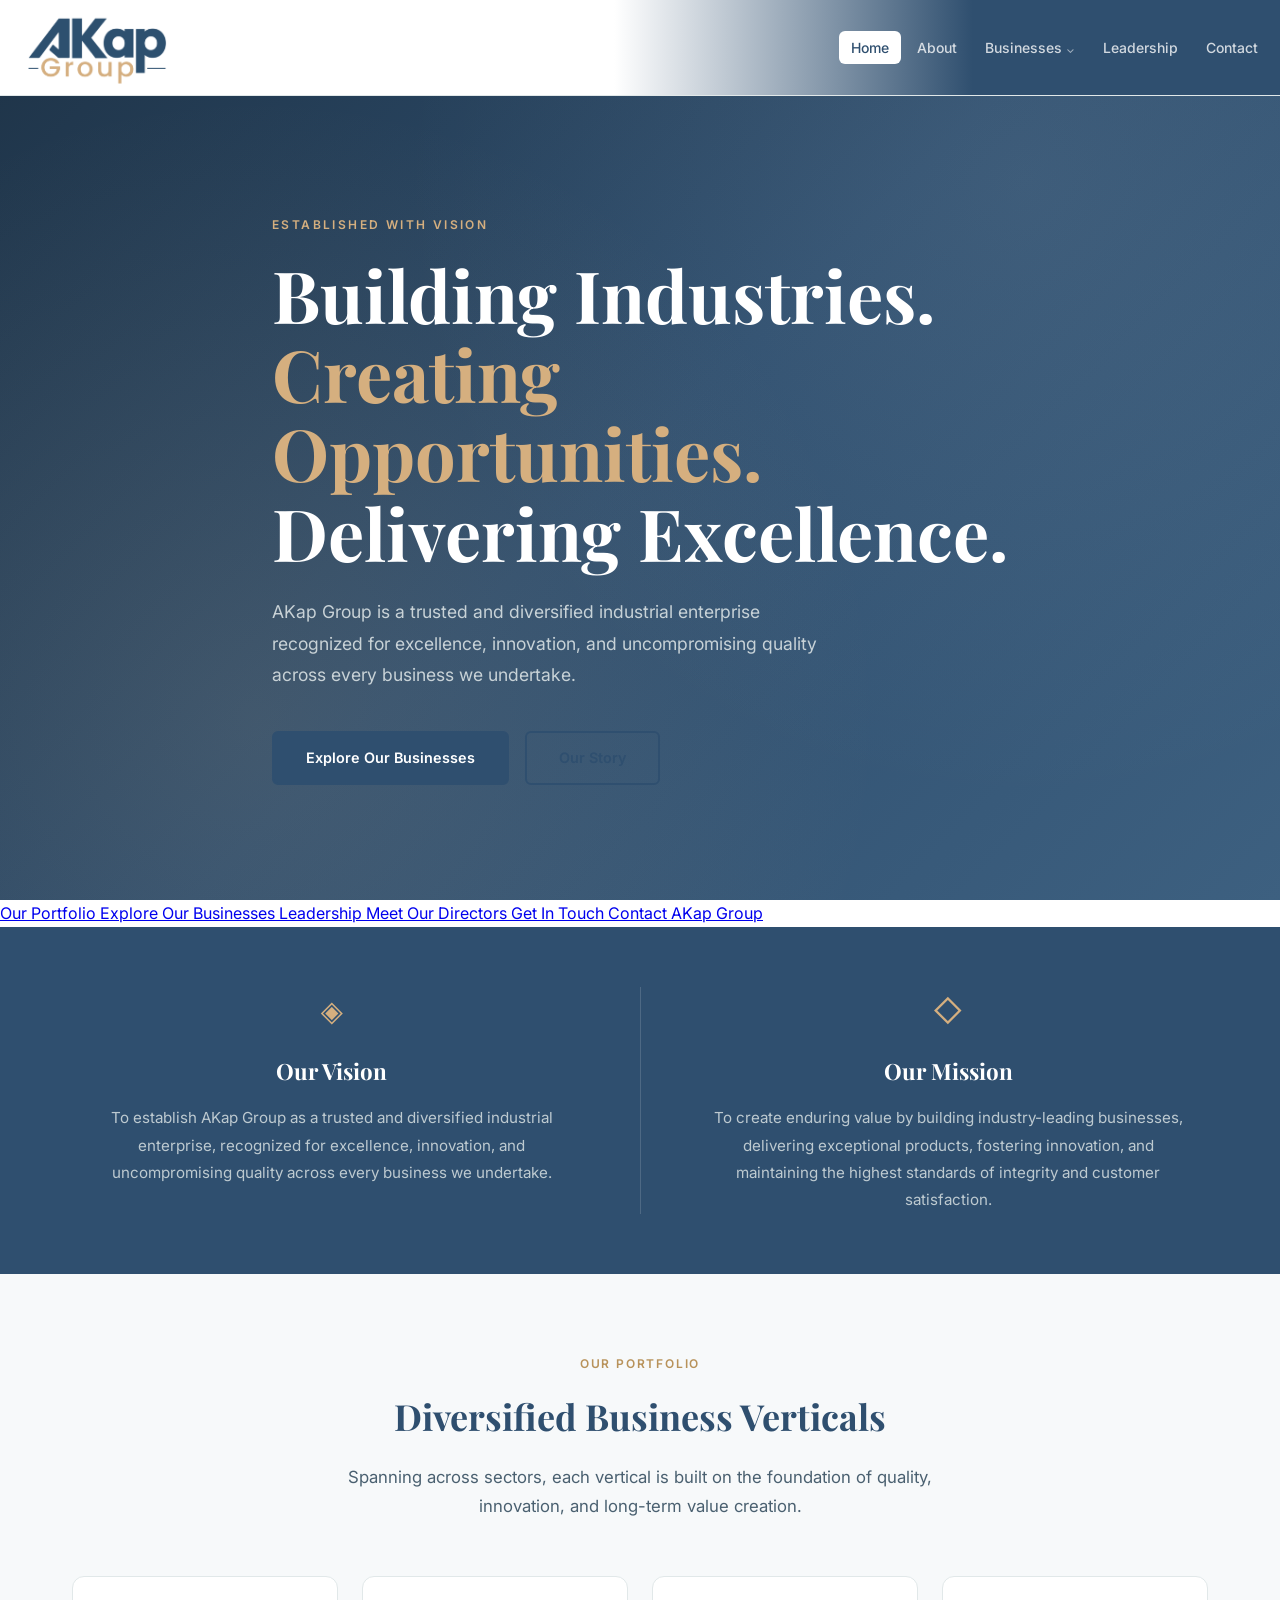
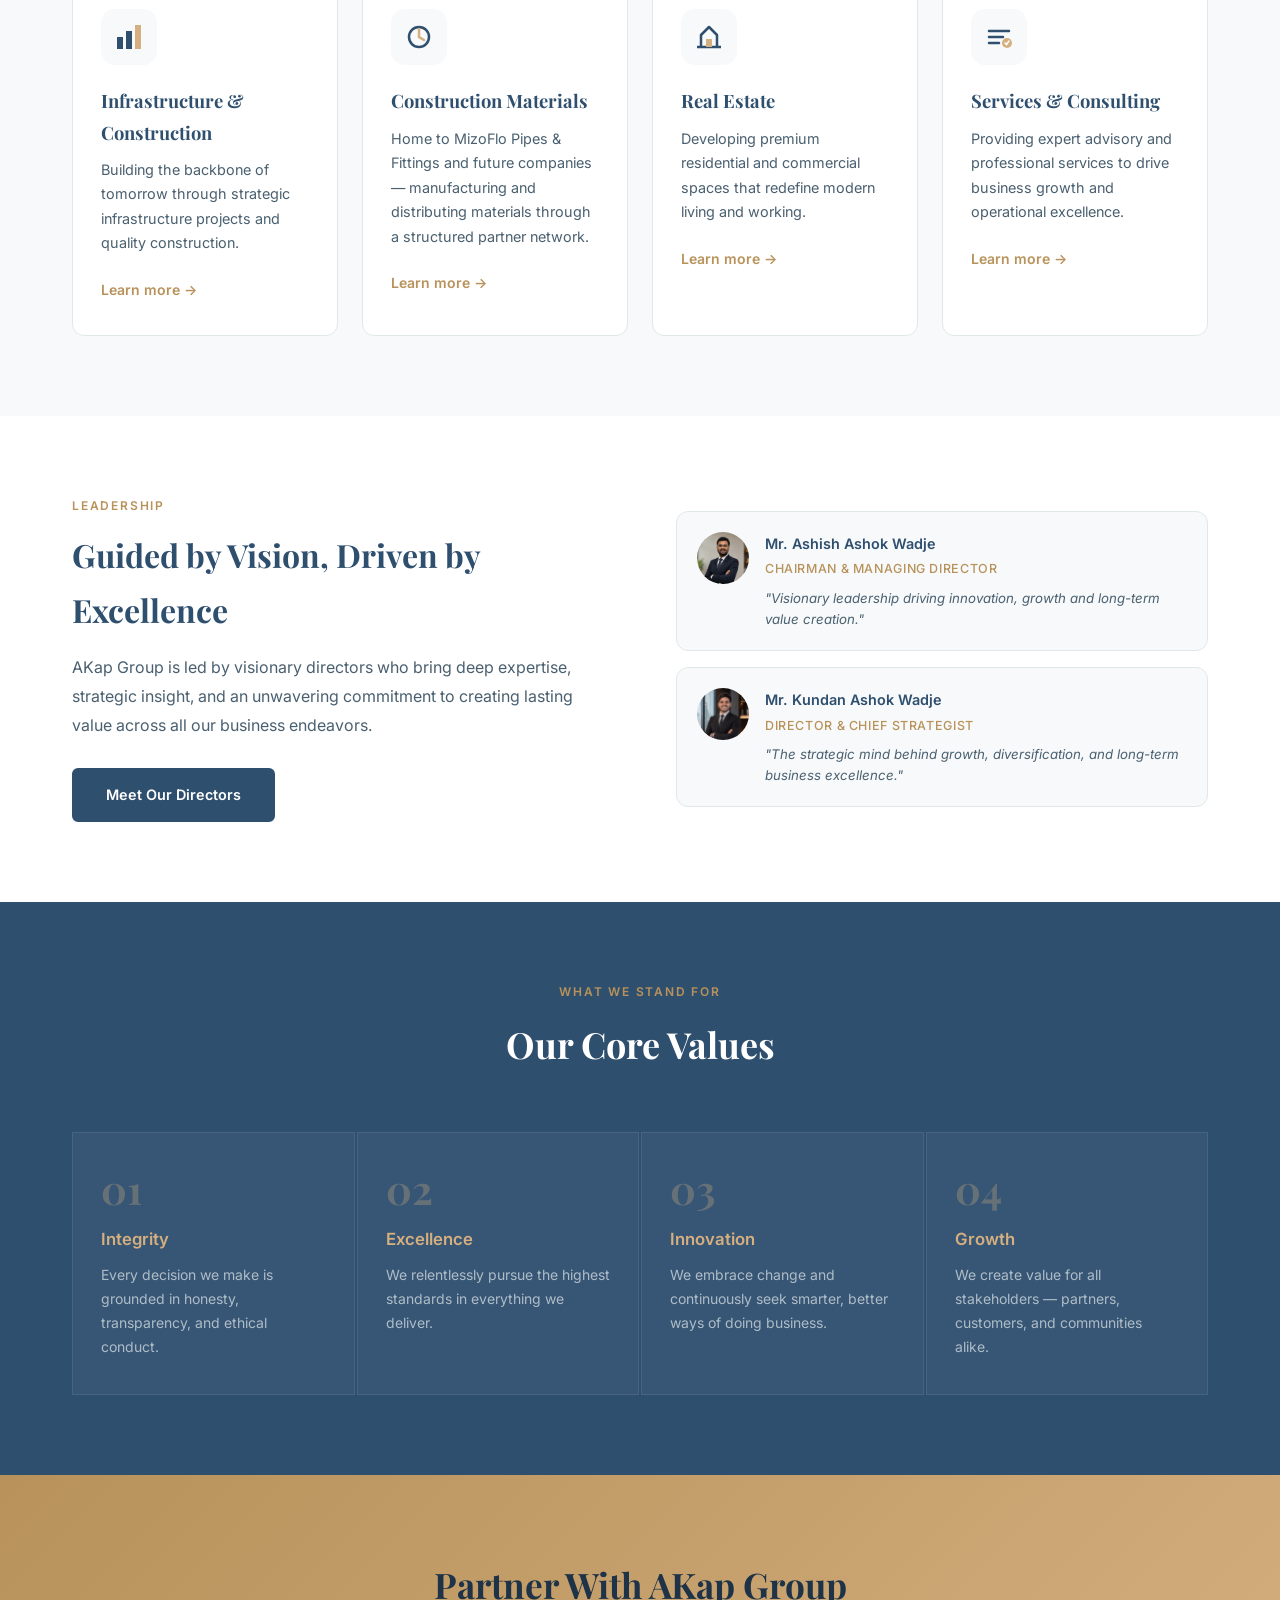
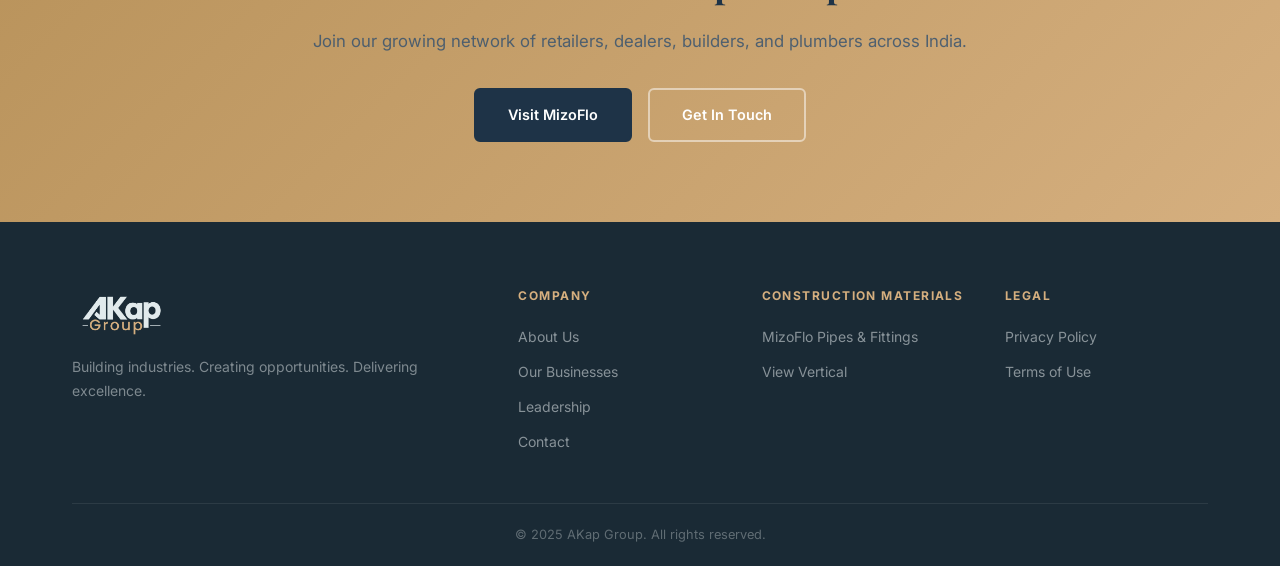
==== commit c7a3c598: "Update hero section and add highlight strip Removed hero visual statistics and added a hero highligh" ====
--- a/index.html
+++ b/index.html
@@ -46,6 +46,8 @@
 
 <!-- Hero Section -->
 <section class="hero">
+  <img src="images/hero-home.jpg" data-img="heroHome" alt="" class="hero-bg-image" onerror="this.style.display='none'">
+  <div class="hero-overlay"></div>
   <div class="hero-bg-pattern"></div>
   <div class="hero-content">
     <div class="hero-eyebrow">Established with Vision</div>
@@ -60,19 +62,23 @@
       <a href="about.html" class="btn-secondary">Our Story</a>
     </div>
   </div>
-  <div class="hero-visual">
-    <div class="hero-stat-card">
-      <div class="stat-number">2024</div>
-      <div class="stat-label">Founded</div>
-    </div>
-    <div class="hero-stat-card">
-      <div class="stat-number">Pan-India</div>
-      <div class="stat-label">Operations</div>
-    </div>
-    <div class="hero-stat-card">
-      <div class="stat-number">Multi-Sector</div>
-      <div class="stat-label">Portfolio</div>
-    </div>
+</section>
+
+<!-- Hero Highlight Strip -->
+<section class="hero-highlight-strip">
+  <div class="hero-highlight-strip-inner">
+    <a href="businesses.html" class="hero-highlight-item">
+      <span class="hero-highlight-eyebrow">Our Portfolio</span>
+      <span class="hero-highlight-title">Explore Our Businesses</span>
+    </a>
+    <a href="directors.html" class="hero-highlight-item">
+      <span class="hero-highlight-eyebrow">Leadership</span>
+      <span class="hero-highlight-title">Meet Our Directors</span>
+    </a>
+    <a href="contact.html" class="hero-highlight-item">
+      <span class="hero-highlight-eyebrow">Get In Touch</span>
+      <span class="hero-highlight-title">Contact AKap Group</span>
+    </a>
   </div>
 </section>
 
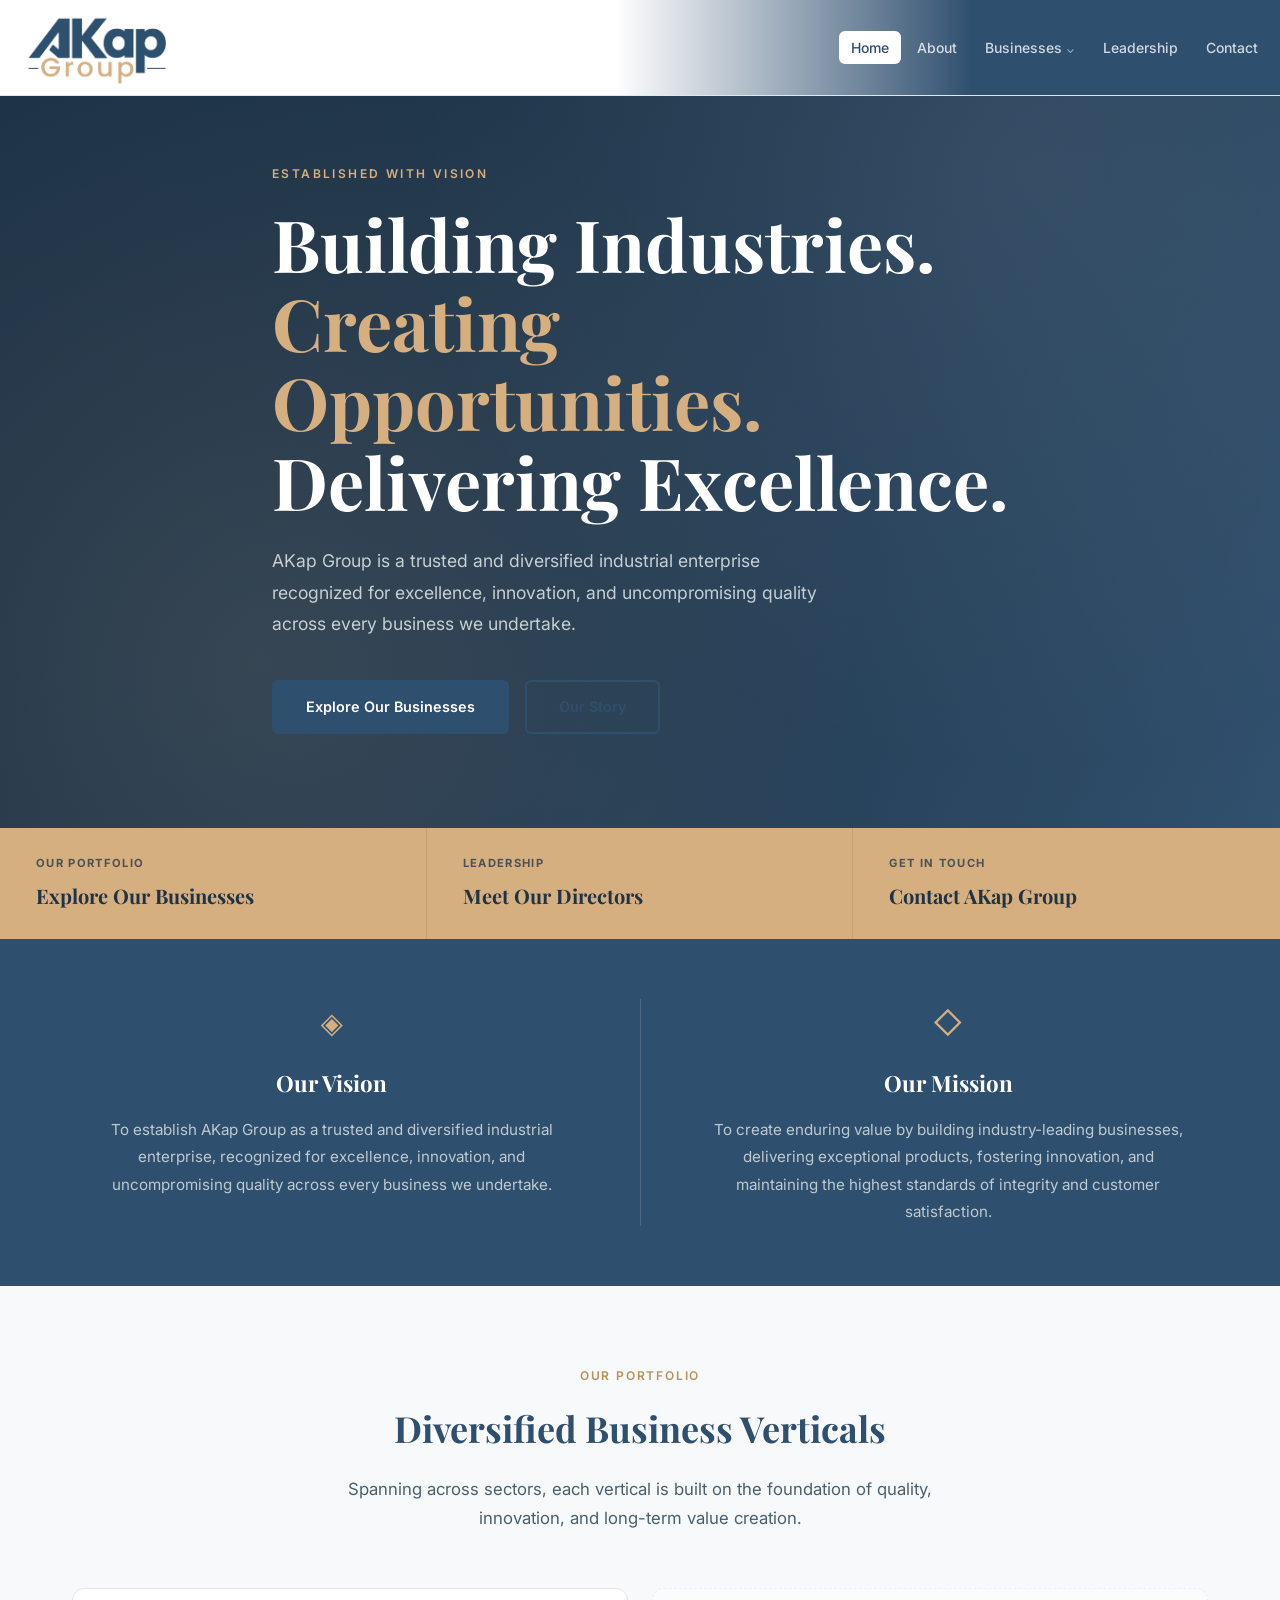
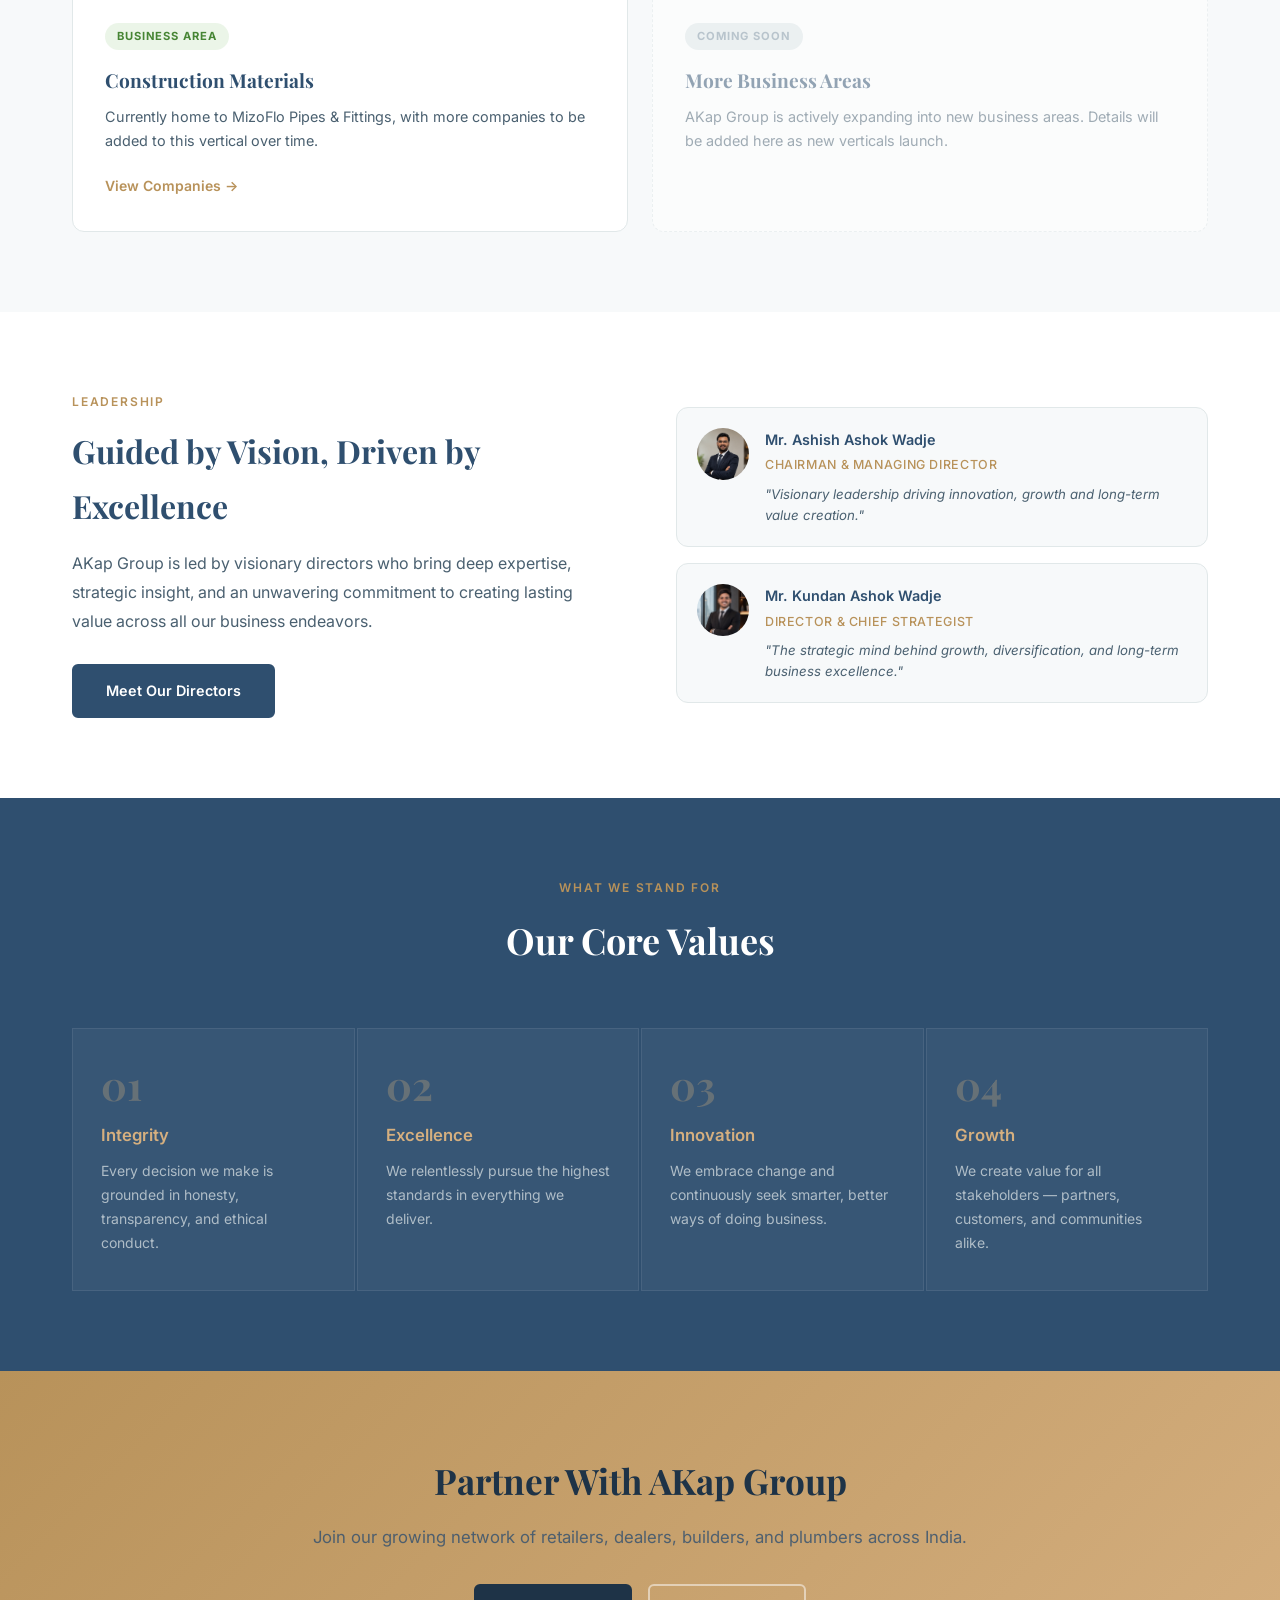
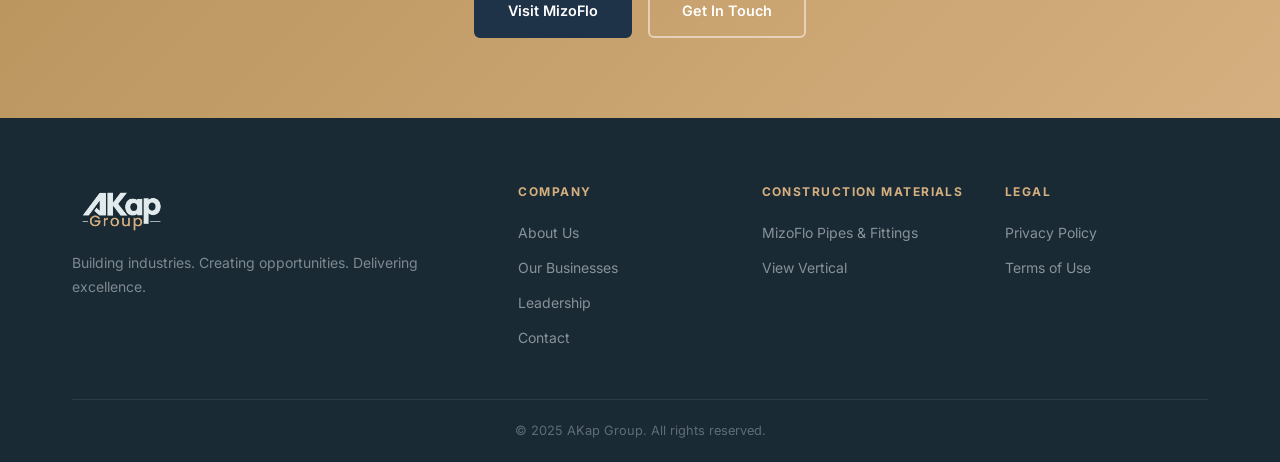
==== commit 80de0c57: "Refactor business grid to area grid for construction Replaced the business grid section with an area" ====
--- a/index.html
+++ b/index.html
@@ -109,40 +109,19 @@
       <h2>Diversified Business Verticals</h2>
       <p>Spanning across sectors, each vertical is built on the foundation of quality, innovation, and long-term value creation.</p>
     </div>
-    <div class="business-grid">
-      <div class="business-card">
-        <div class="business-icon-wrap">
-          <svg width="32" height="32" viewBox="0 0 32 32" fill="none"><rect x="4" y="16" width="6" height="12" fill="#2F4F6F"/><rect x="13" y="10" width="6" height="18" fill="#2F4F6F"/><rect x="22" y="4" width="6" height="24" fill="#D5AF7F"/></svg>
-        </div>
-        <h3>Infrastructure & Construction</h3>
-        <p>Building the backbone of tomorrow through strategic infrastructure projects and quality construction.</p>
-        <a href="businesses.html" class="card-link">Learn more →</a>
-      </div>
-      <div class="business-card">
-        <div class="business-icon-wrap">
-          <svg width="32" height="32" viewBox="0 0 32 32" fill="none"><circle cx="16" cy="16" r="10" stroke="#2F4F6F" stroke-width="2.5"/><path d="M16 8v8l5 3" stroke="#D5AF7F" stroke-width="2.5" stroke-linecap="round"/></svg>
-        </div>
-        <h3>Construction Materials</h3>
-        <p>Home to MizoFlo Pipes &amp; Fittings and future companies — manufacturing and distributing materials through a structured partner network.</p>
-        <a href="construction-materials.html" class="card-link">Learn more →</a>
-      </div>
-      <div class="business-card">
-        <div class="business-icon-wrap">
-          <svg width="32" height="32" viewBox="0 0 32 32" fill="none"><path d="M4 26h24M8 26V14l8-8 8 8v12" stroke="#2F4F6F" stroke-width="2.5" stroke-linejoin="round"/><rect x="13" y="18" width="6" height="8" fill="#D5AF7F"/></svg>
-        </div>
-        <h3>Real Estate</h3>
-        <p>Developing premium residential and commercial spaces that redefine modern living and working.</p>
-        <a href="businesses.html" class="card-link">Learn more →</a>
-      </div>
-      <div class="business-card">
-        <div class="business-icon-wrap">
-          <svg width="32" height="32" viewBox="0 0 32 32" fill="none"><path d="M6 10h20M6 16h14M6 22h10" stroke="#2F4F6F" stroke-width="2.5" stroke-linecap="round"/><circle cx="24" cy="22" r="5" fill="#D5AF7F"/><path d="M22 22l1.5 1.5L26 20" stroke="white" stroke-width="1.5" stroke-linecap="round"/></svg>
-        </div>
-        <h3>Services & Consulting</h3>
-        <p>Providing expert advisory and professional services to drive business growth and operational excellence.</p>
-        <a href="businesses.html" class="card-link">Learn more →</a>
-      </div>
-    </div>
+   <div class="area-grid">
+  <a href="construction-materials.html" class="area-card">
+    <div class="area-card-tag" style="background:rgba(95,173,65,0.12);color:#468534;">Business Area</div>
+    <h3>Construction Materials</h3>
+    <p>Currently home to MizoFlo Pipes &amp; Fittings, with more companies to be added to this vertical over time.</p>
+    <span class="card-link">View Companies →</span>
+  </a>
+  <div class="area-card" style="opacity:0.5; cursor:default; pointer-events:none; border-style:dashed;">
+    <div class="area-card-tag" style="background:var(--silver);color:var(--text-light);">Coming Soon</div>
+    <h3>More Business Areas</h3>
+    <p>AKap Group is actively expanding into new business areas. Details will be added here as new verticals launch.</p>
+  </div>
+</div>
   </div>
 </section>
 
--- a/style.css
+++ b/style.css
@@ -140,19 +140,38 @@
 
 /* ── HERO ── */
 .hero {
-  min-height: 100vh; padding-top: 80px;
-  background: linear-gradient(135deg, var(--navy-dark) 0%, var(--navy) 50%, #3D6080 100%);
+  min-height: 92vh; padding-top: 80px;
+  background: linear-gradient(135deg, var(--navy-dark) 0%, var(--navy) 50%, var(--navy-light) 100%);
   display: flex; flex-direction: column; justify-content: center;
   position: relative; overflow: hidden;
 }
+/* Optional full-bleed photo behind the hero. Controlled from
+   images.js (key: heroHome) — if no image is set, or the file
+   404s, the element hides itself and the gradient above shows
+   through, so this is fully optional/graceful. */
+.hero-bg-image {
+  position: absolute; inset: 0; z-index: 0;
+  width: 100%; height: 100%; object-fit: cover; object-position: center;
+}
+/* Brand-colored scrim over the photo so headline text stays
+   legible and the section still reads as "this brand's" hero,
+   not just a stock photo. Built from the theme's own navy-dark
+   variable via color-mix, so it re-themes automatically per brand. */
+.hero-overlay {
+  position: absolute; inset: 0; z-index: 1;
+  background: linear-gradient(100deg,
+    color-mix(in srgb, var(--navy-dark) 94%, transparent) 0%,
+    color-mix(in srgb, var(--navy-dark) 75%, transparent) 45%,
+    color-mix(in srgb, var(--navy-dark) 38%, transparent) 100%);
+}
 .hero-bg-pattern {
-  position: absolute; inset: 0;
+  position: absolute; inset: 0; z-index: 1;
   background-image: radial-gradient(circle at 20% 80%, rgba(213,175,127,0.12) 0%, transparent 50%),
                     radial-gradient(circle at 80% 20%, rgba(225,232,233,0.08) 0%, transparent 50%);
 }
 .hero-content {
-  position: relative; z-index: 1;
-  max-width: 1200px; margin: 0 auto; padding: 60px 2rem 40px;
+  position: relative; z-index: 2;
+  max-width: 1200px; margin: 0 auto; padding: 60px 2rem 70px;
   max-width: 800px;
 }
 .hero-eyebrow { font-size: 0.75rem; font-weight: 600; letter-spacing: 0.2em; text-transform: uppercase; color: var(--gold); margin-bottom: 20px; }
@@ -164,18 +183,33 @@
 .hero-subtitle { font-size: 1.1rem; color: rgba(225,232,233,0.85); max-width: 580px; margin-bottom: 40px; line-height: 1.8; }
 .hero-actions { display: flex; gap: 16px; flex-wrap: wrap; }
 
-.hero-visual {
-  position: relative; z-index: 1;
-  max-width: 1200px; margin: 0 auto; padding: 0 2rem 60px;
-  display: flex; gap: 20px; flex-wrap: wrap;
-}
-.hero-stat-card {
-  background: rgba(255,255,255,0.08); border: 1px solid rgba(255,255,255,0.15);
-  border-radius: var(--radius-md); padding: 20px 28px;
-  backdrop-filter: blur(10px);
-}
-.stat-number { font-family: var(--font-display); font-size: 1.5rem; font-weight: 700; color: var(--gold); line-height: 1.1; }
-.stat-label { font-size: 0.8rem; font-weight: 500; color: rgba(225,232,233,0.7); text-transform: uppercase; letter-spacing: 0.1em; margin-top: 4px; }
+/* Full-width highlight strip directly beneath the hero — same idea
+   as the tan "Careers / Investors / Media" bar on international
+   group sites: a few high-value links, not stat cards, are what a
+   first-time visitor actually wants to click next. */
+.hero-highlight-strip { background: var(--gold); }
+.hero-highlight-strip-inner {
+  max-width: 1450px; margin: 0 auto;
+  display: grid; grid-template-columns: repeat(3, 1fr);
+}
+.hero-highlight-item {
+  display: flex; flex-direction: column; gap: 6px;
+  padding: 26px 36px; text-decoration: none;
+  border-right: 1px solid rgba(0,0,0,0.08);
+  transition: background var(--transition);
+}
+.hero-highlight-item:last-child { border-right: none; }
+.hero-highlight-item:hover { background: rgba(0,0,0,0.06); }
+.hero-highlight-eyebrow {
+  font-size: 0.7rem; font-weight: 700; letter-spacing: 0.12em;
+  text-transform: uppercase; color: var(--navy-dark); opacity: 0.75;
+}
+.hero-highlight-title { font-family: var(--font-display); font-size: 1.25rem; font-weight: 700; color: var(--navy-dark); }
+@media (max-width: 768px) {
+  .hero-highlight-strip-inner { grid-template-columns: 1fr; }
+  .hero-highlight-item { border-right: none; border-bottom: 1px solid rgba(0,0,0,0.08); }
+  .hero-highlight-item:last-child { border-bottom: none; }
+}
 
 /* ── MISSION STRIP ── */
 .mission-strip { background: var(--navy); padding: 60px 0; }
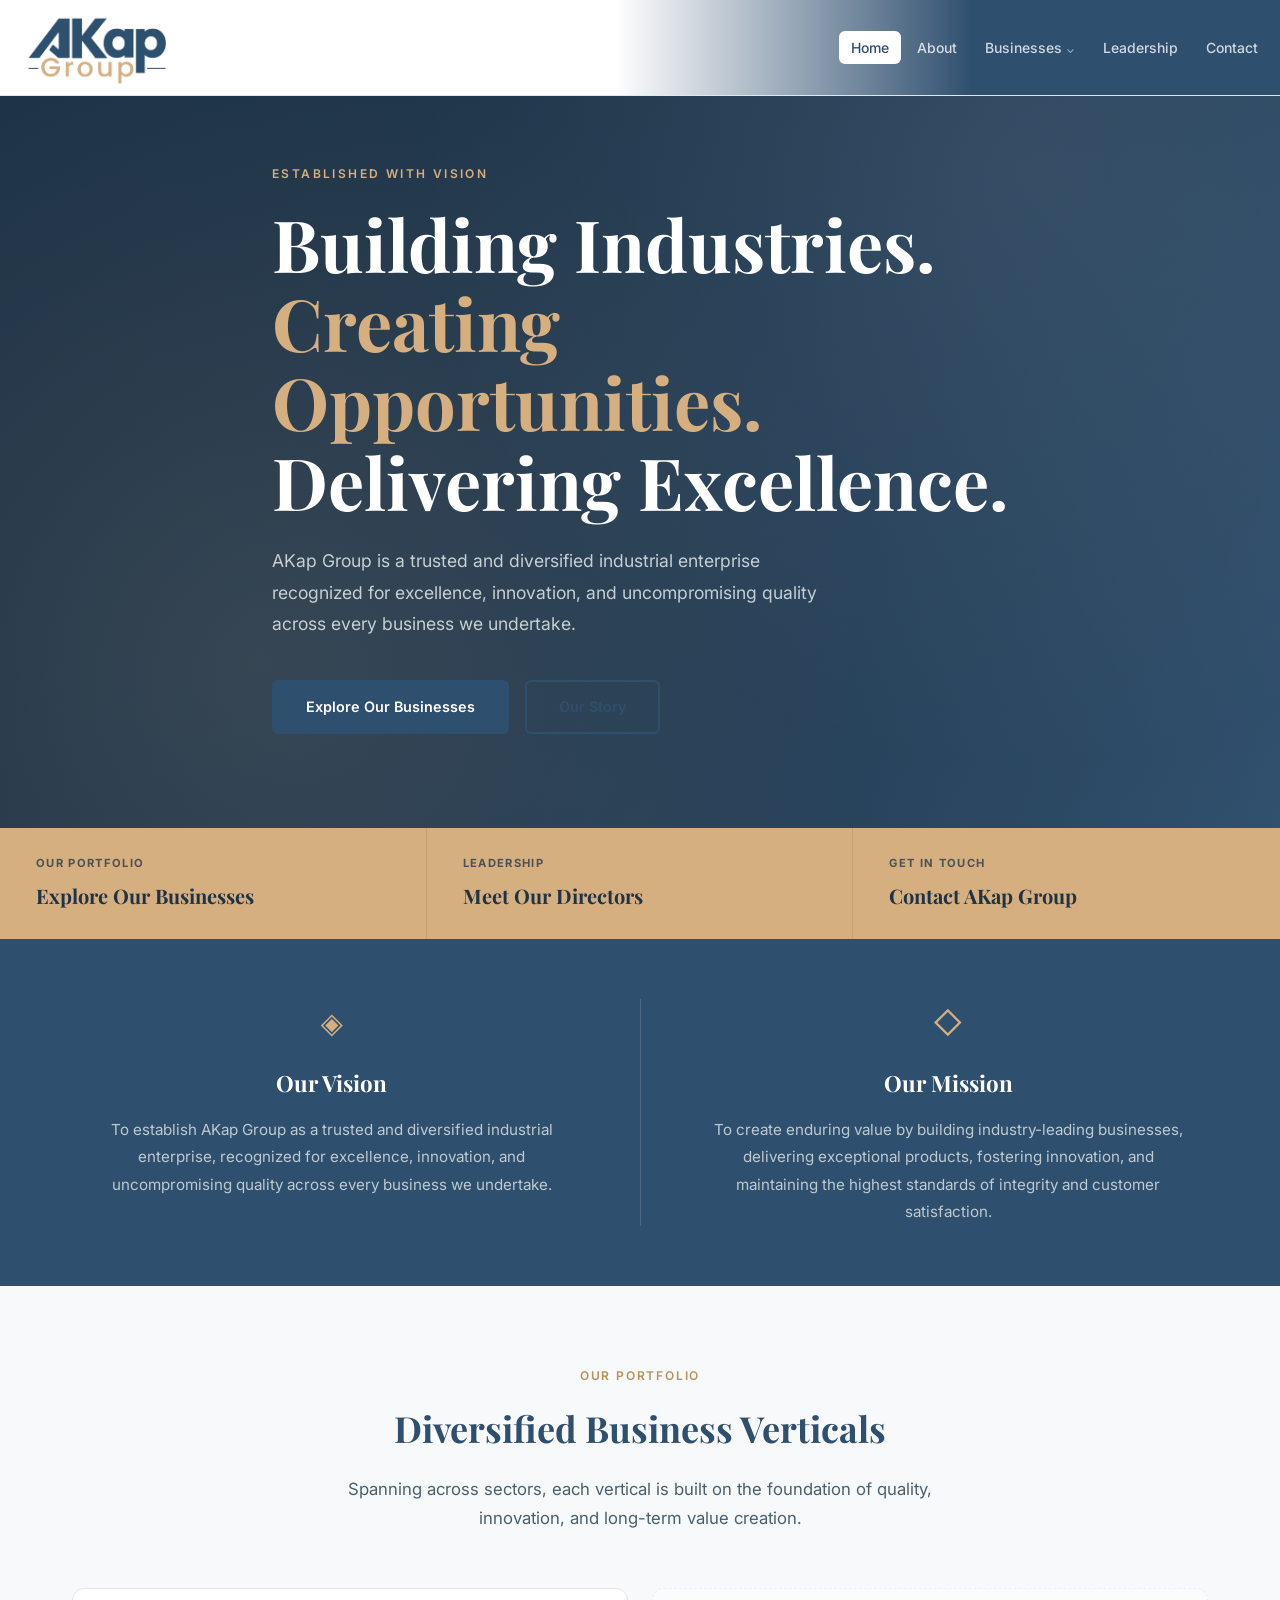
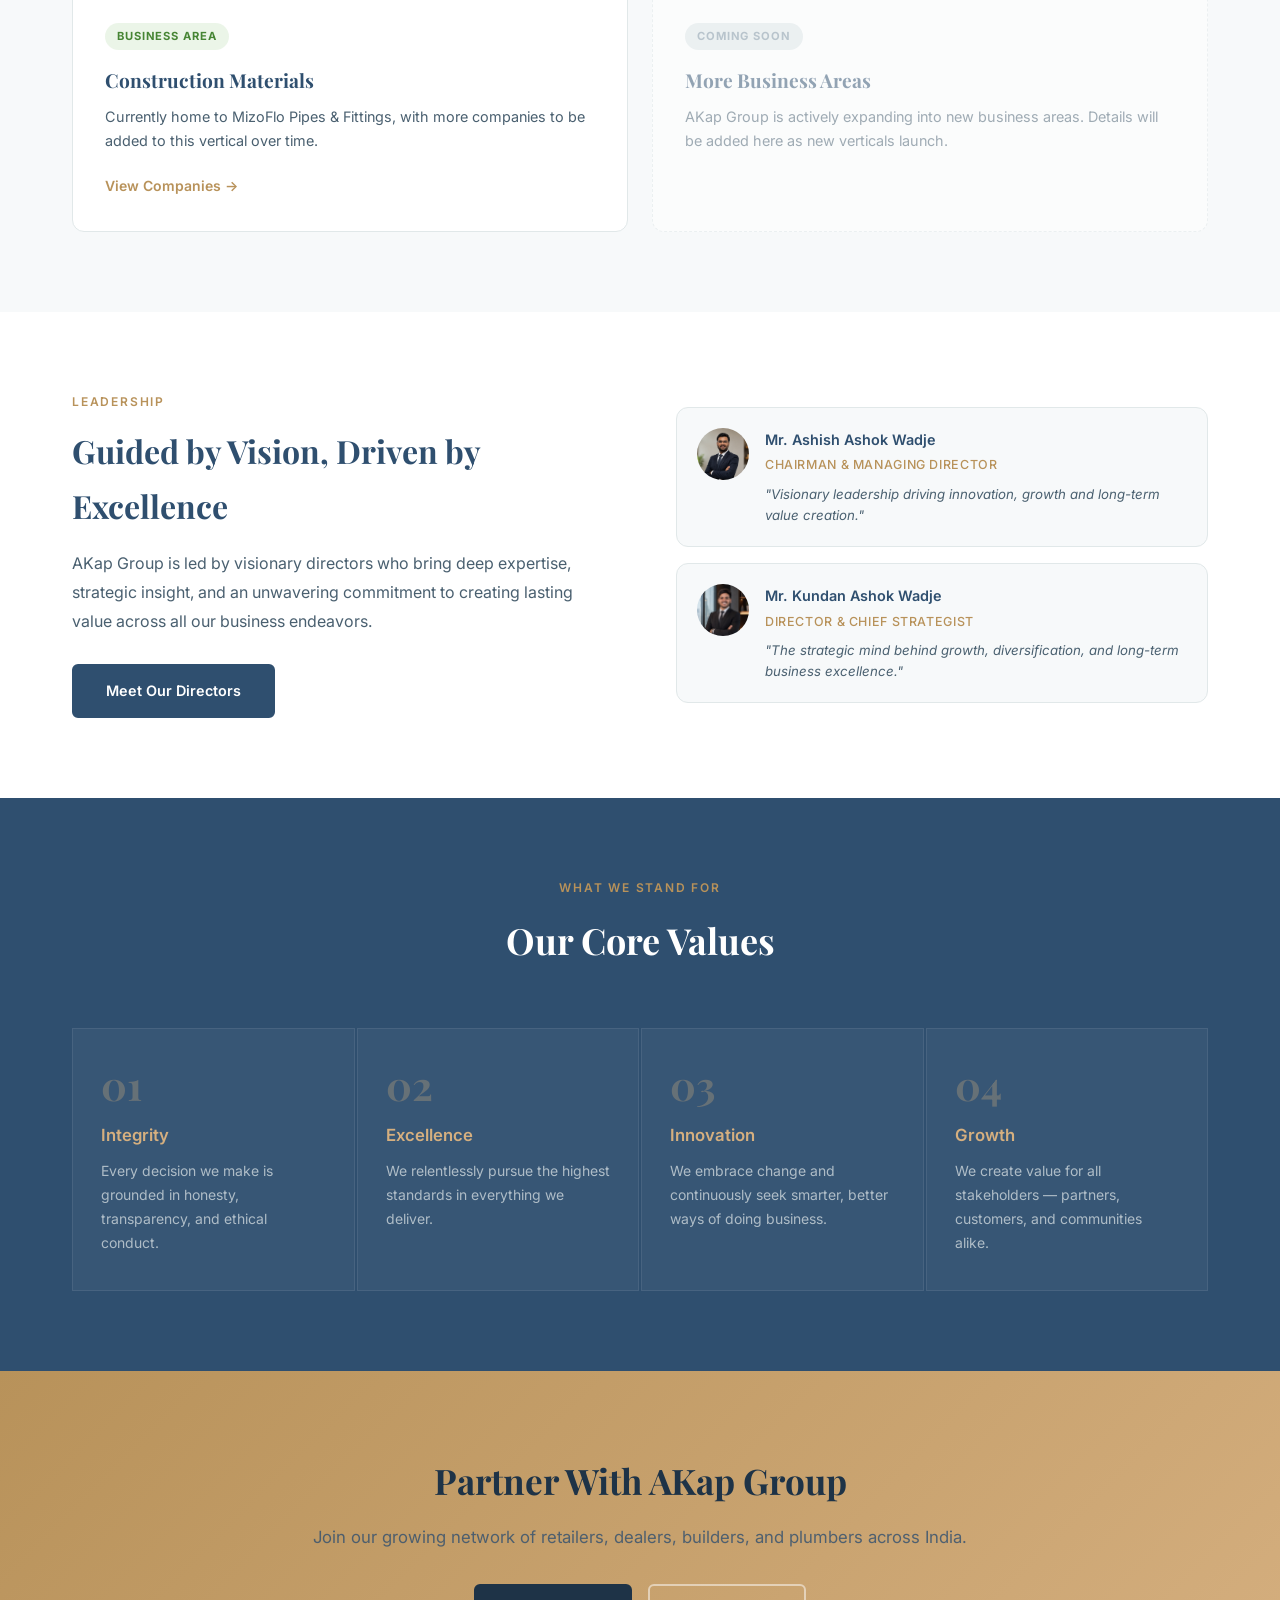
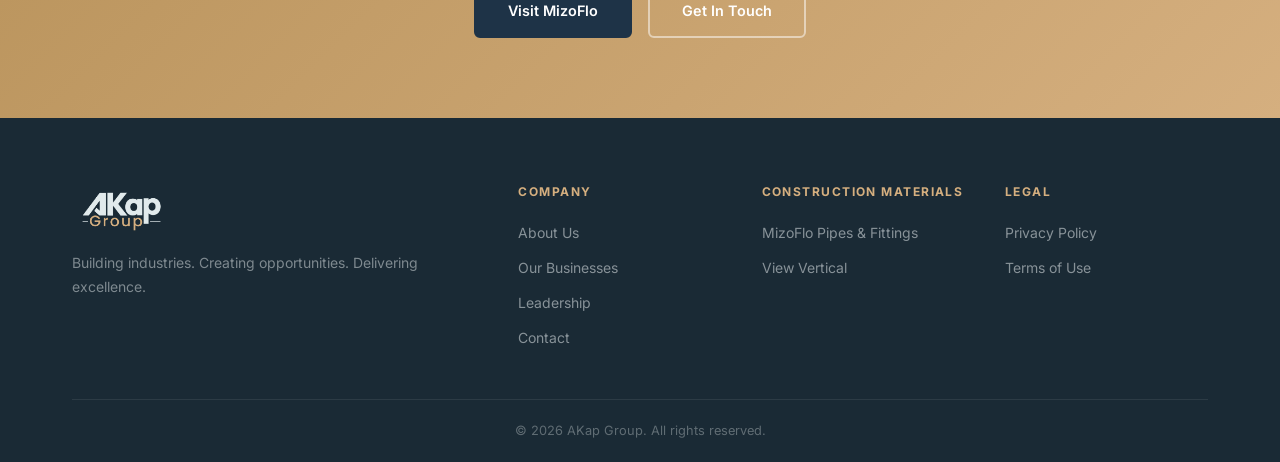
==== commit 114abcd3: "Update copyright year from 2025 to 2026" ====
--- a/index.html
+++ b/index.html
@@ -242,7 +242,7 @@
       </div>
     </div>
     <div class="footer-bottom">
-      <p>© 2025 AKap Group. All rights reserved.</p>
+      <p>© 2026 AKap Group. All rights reserved.</p>
     </div>
   </div>
 </footer>
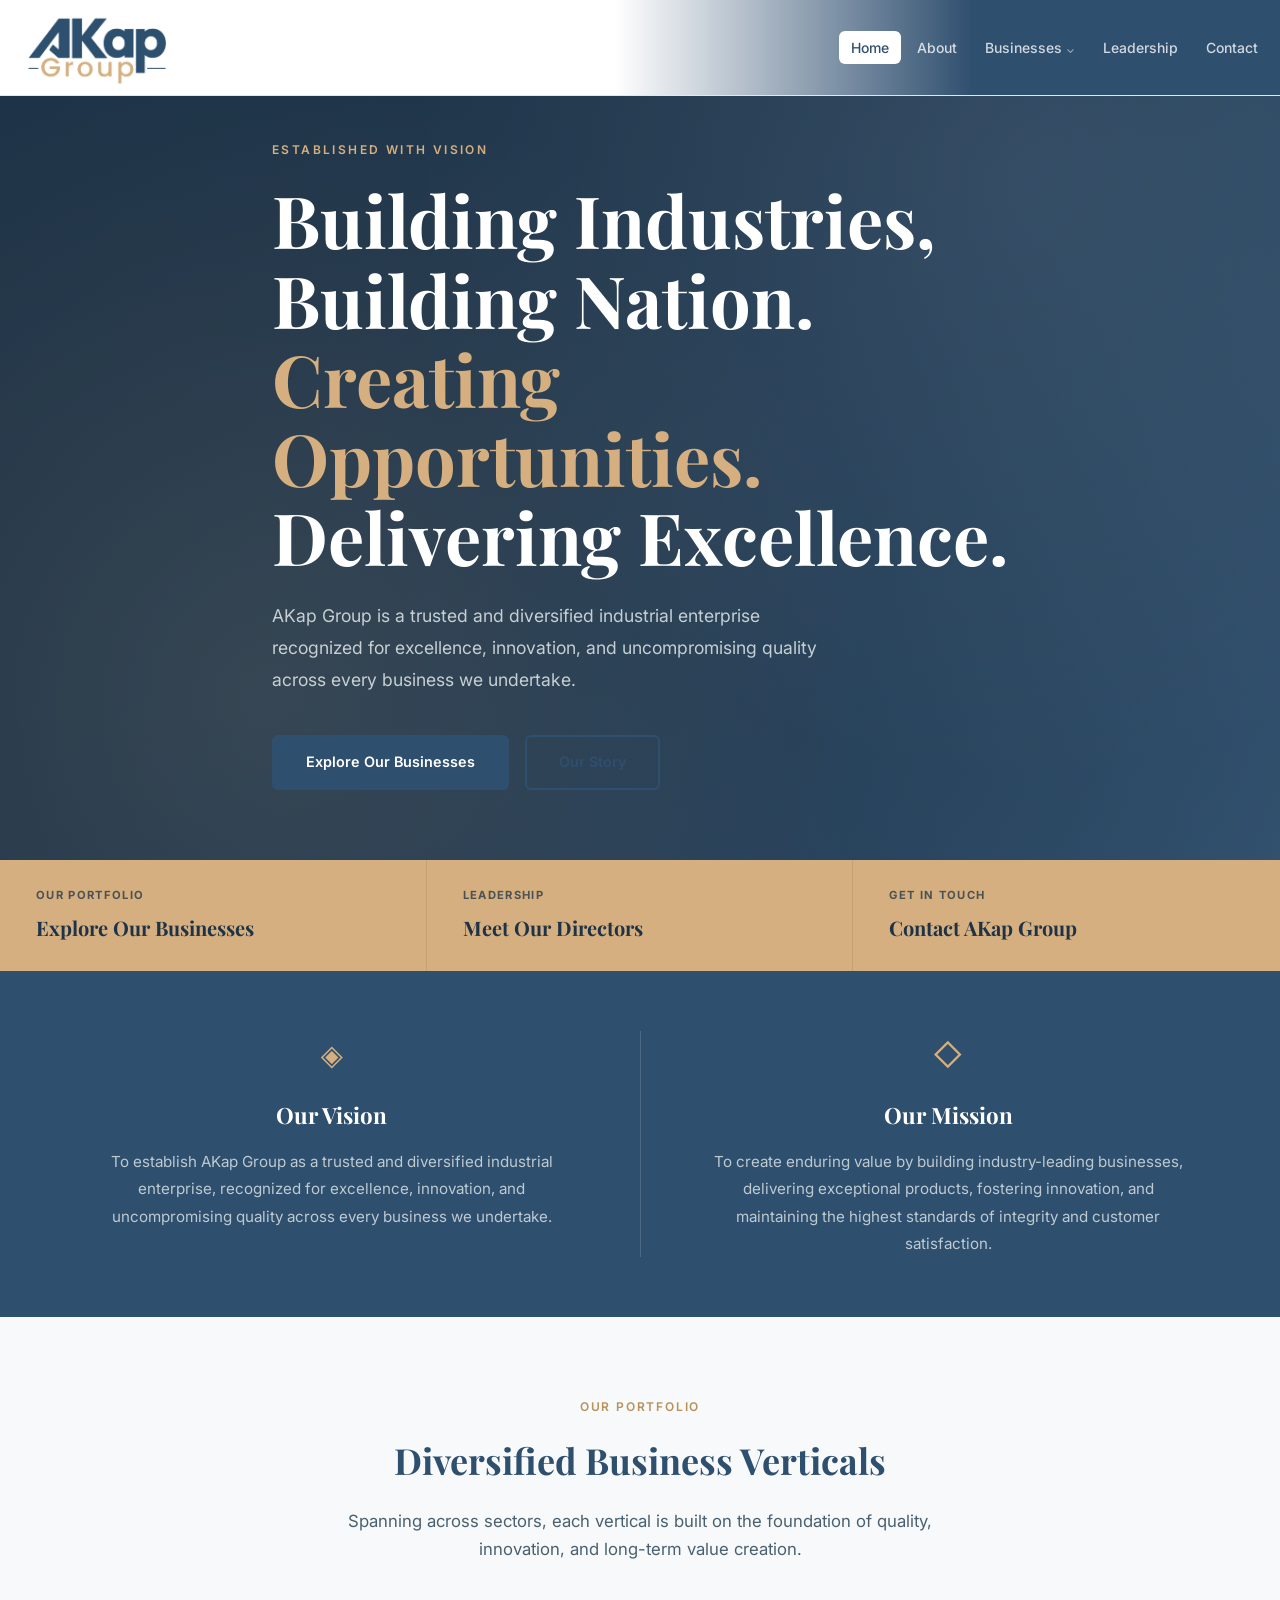
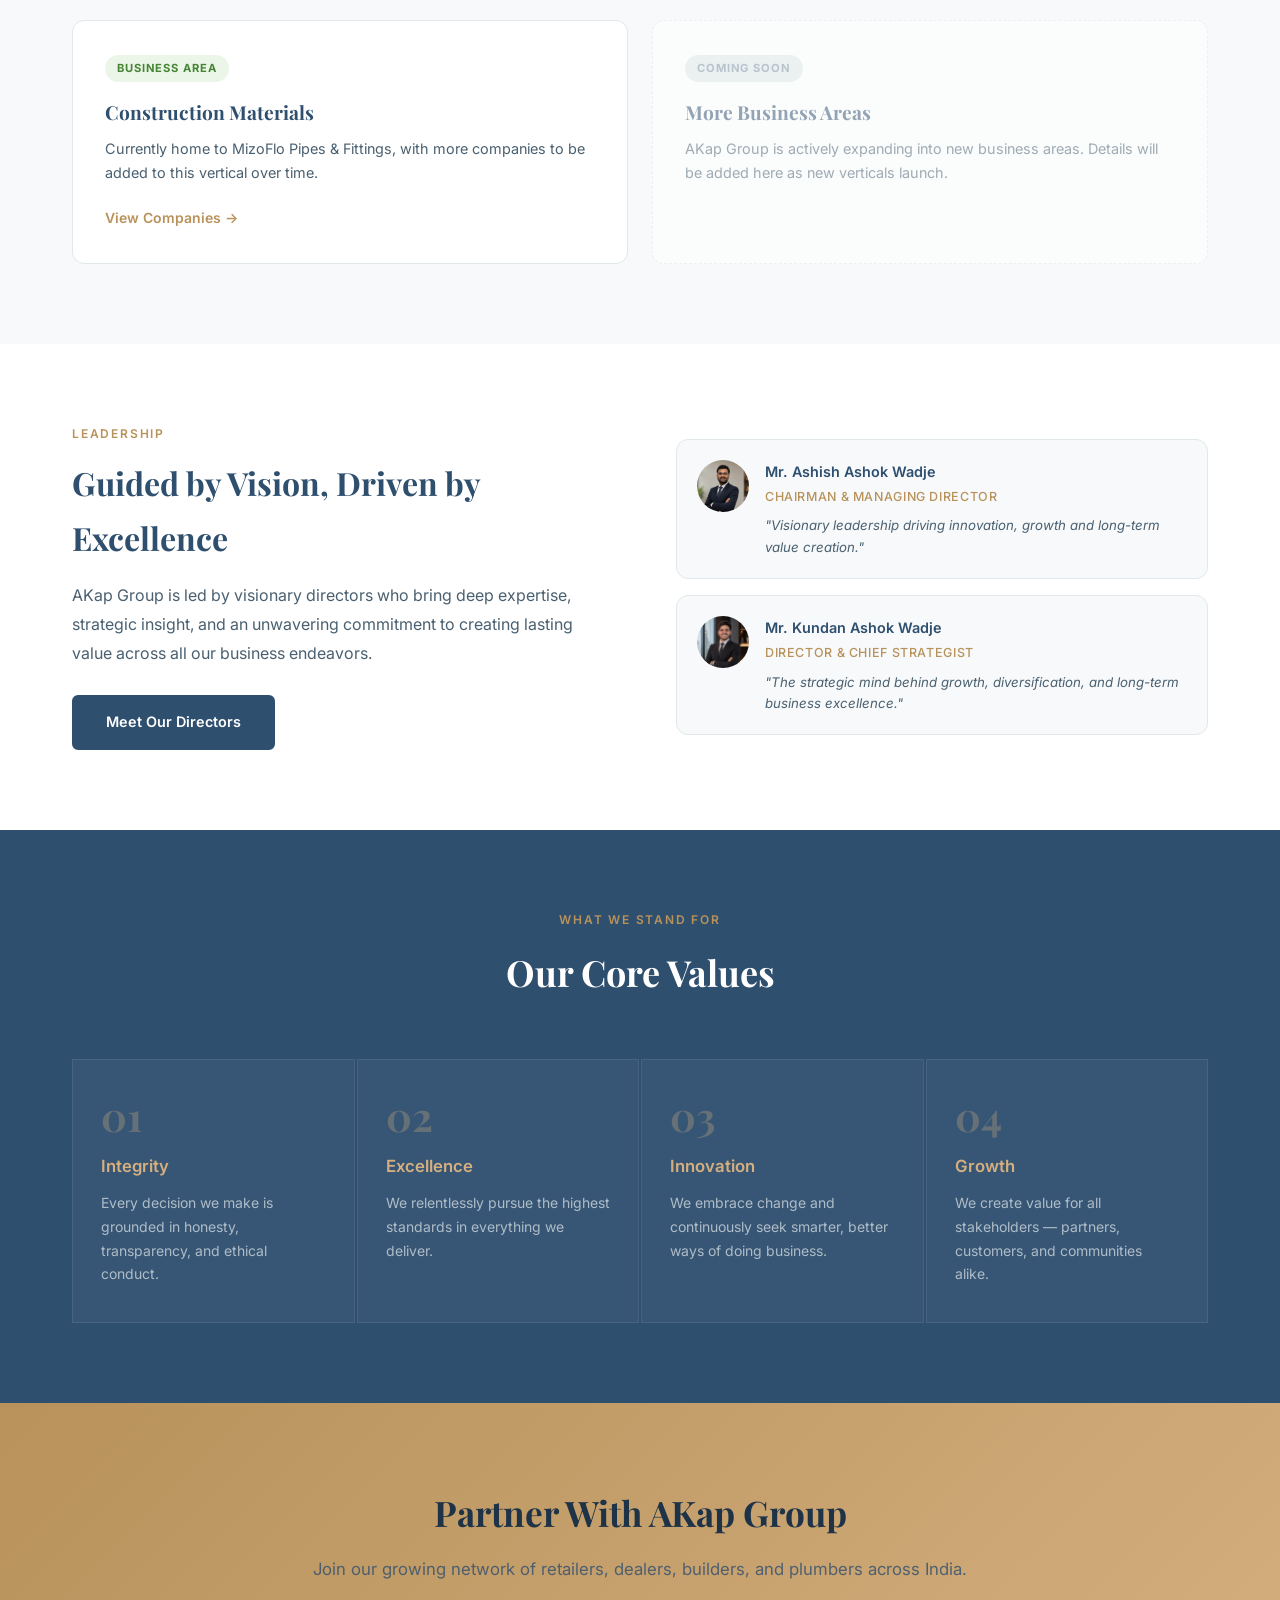
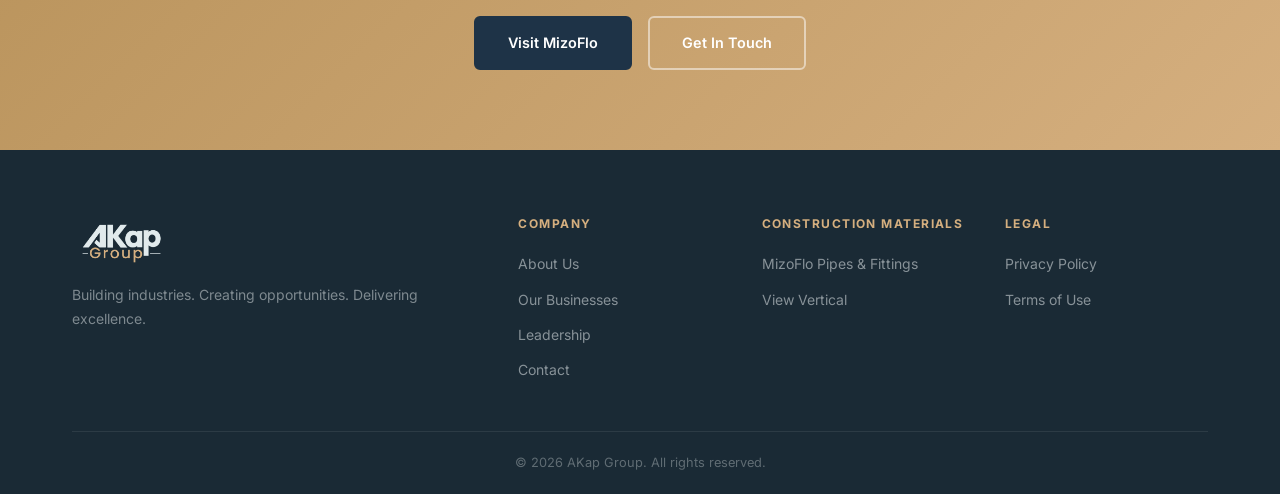
==== commit 075c122e: "Update title and hero section text in index.html" ====
--- a/index.html
+++ b/index.html
@@ -3,7 +3,7 @@
 <head>
 <meta charset="UTF-8">
 <meta name="viewport" content="width=device-width, initial-scale=1.0">
-<title>AKap Group | Building Industries. Creating Opportunities.</title>
+<title>AKap Group | Building Industries, Building Nation. Creating Opportunities.</title>
 <link rel="preconnect" href="https://fonts.googleapis.com">
 <link href="https://fonts.googleapis.com/css2?family=Inter:wght@300;400;500;600;700&family=Playfair+Display:wght@400;600;700&display=swap" rel="stylesheet">
 <link rel="stylesheet" href="style.css">
@@ -52,7 +52,8 @@
   <div class="hero-content">
     <div class="hero-eyebrow">Established with Vision</div>
     <h1 class="hero-title">
-      Building Industries.<br>
+      Building Industries,<br>
+      Building Nation.<br>
       <span class="hero-title-accent">Creating Opportunities.</span><br>
       Delivering Excellence.
     </h1>
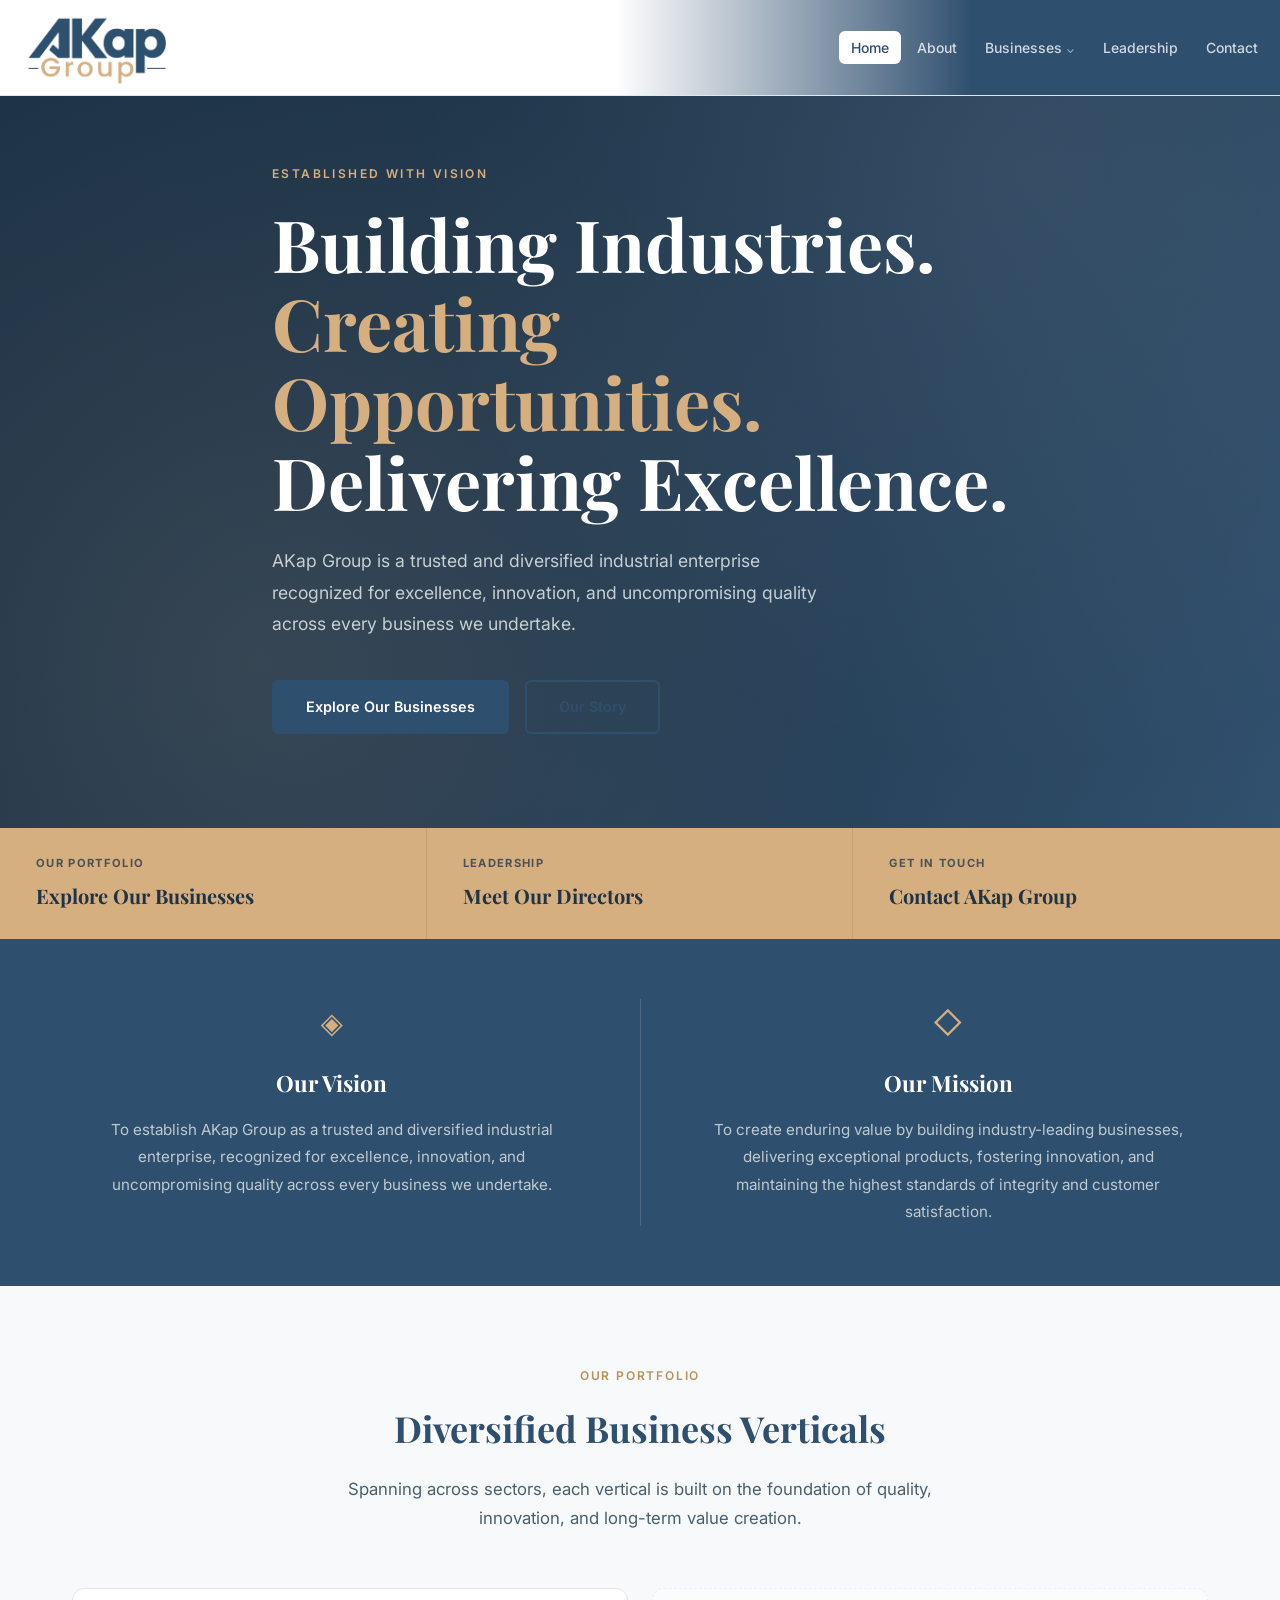
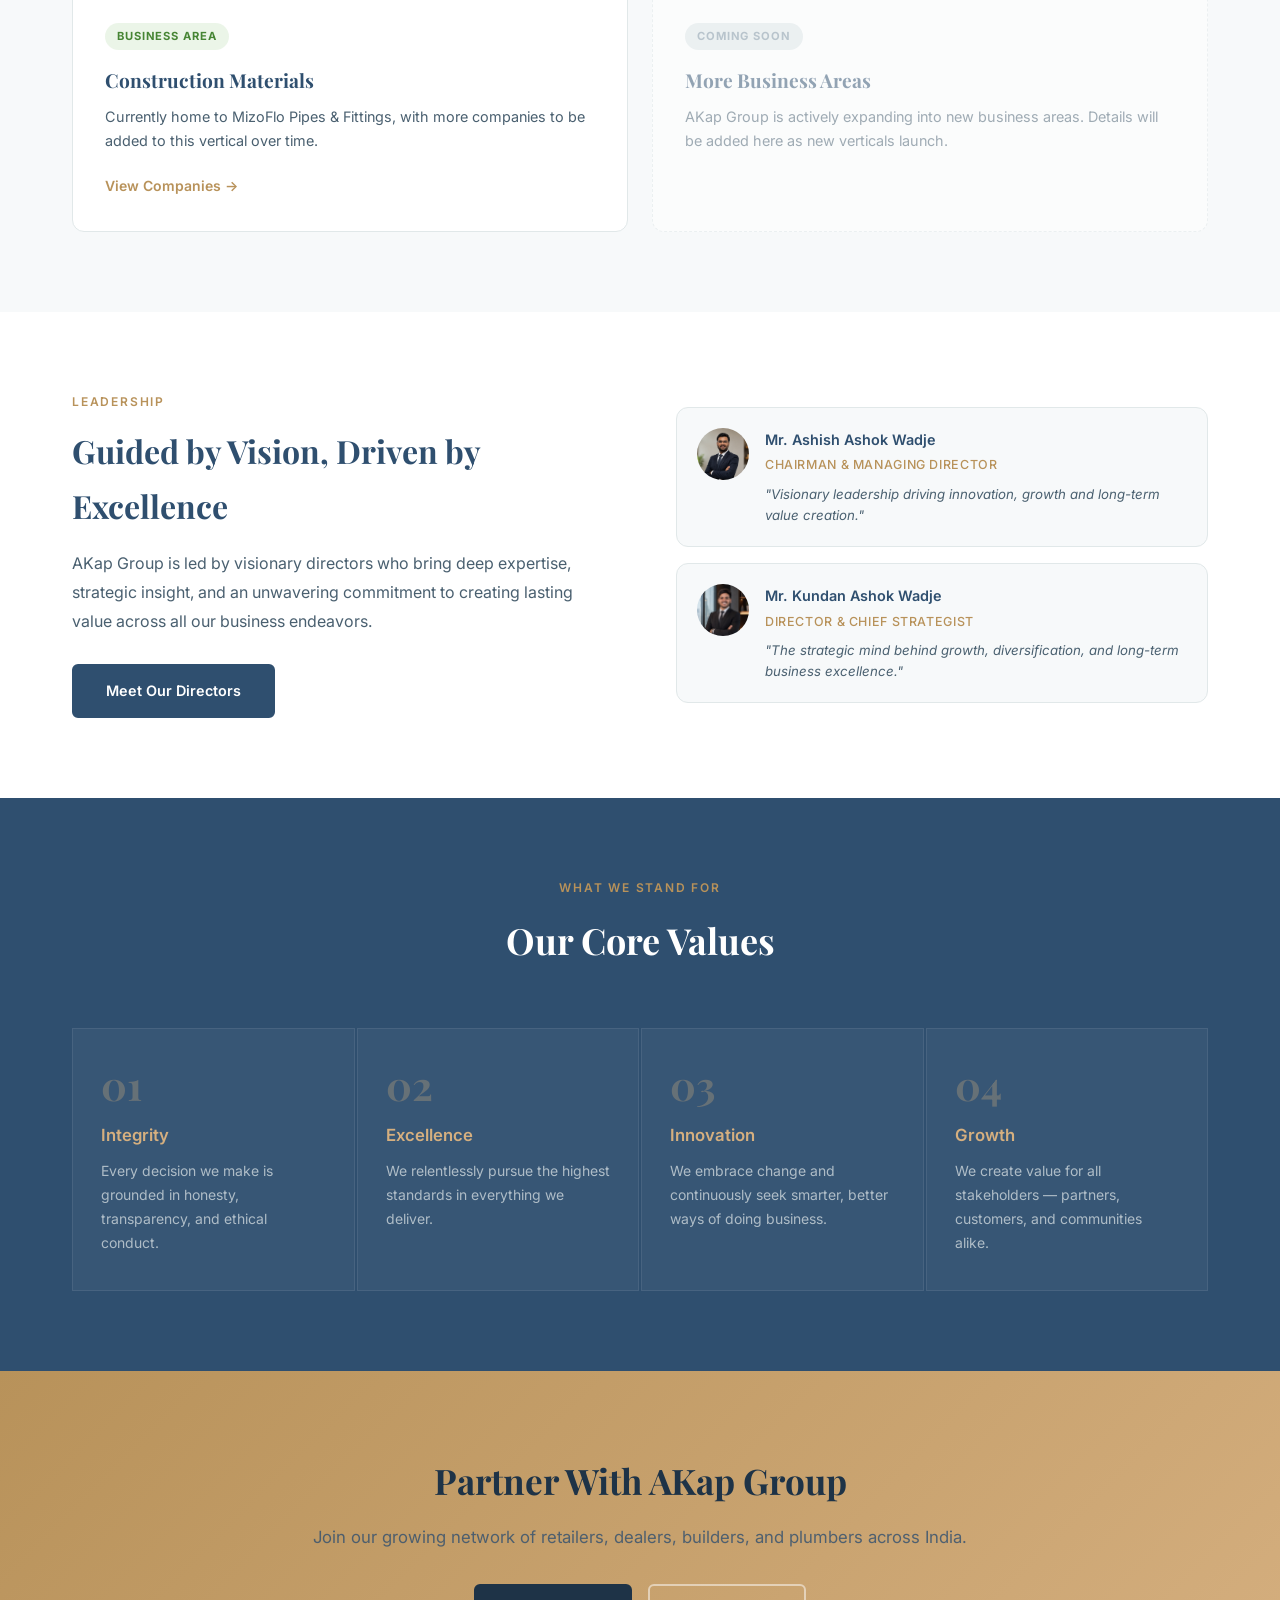
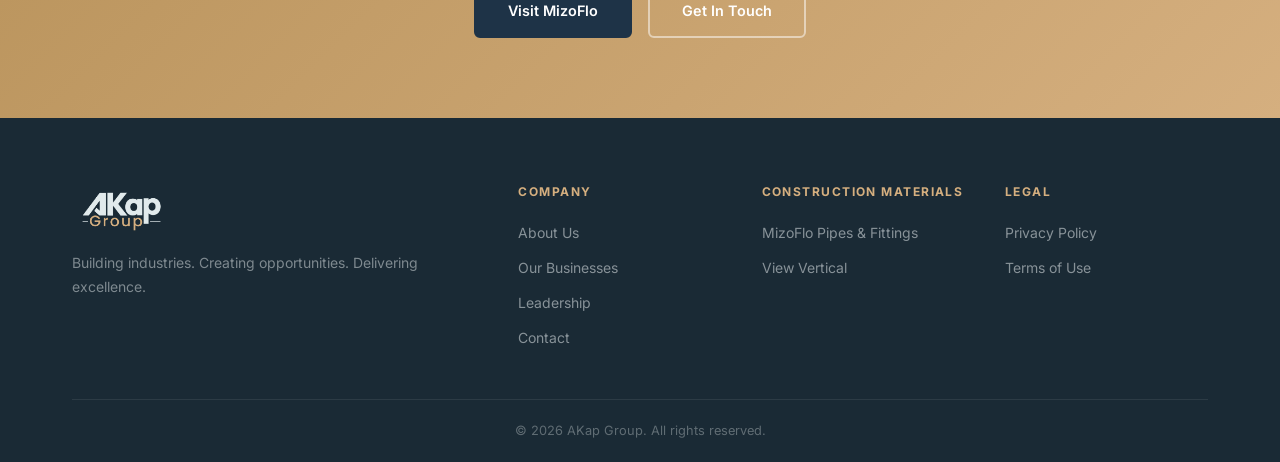
==== commit 60eeb3c3: "Update hero title text in index.html" ====
--- a/index.html
+++ b/index.html
@@ -52,8 +52,7 @@
   <div class="hero-content">
     <div class="hero-eyebrow">Established with Vision</div>
     <h1 class="hero-title">
-      Building Industries,<br>
-      Building Nation.<br>
+      Building Industries.<br>
       <span class="hero-title-accent">Creating Opportunities.</span><br>
       Delivering Excellence.
     </h1>
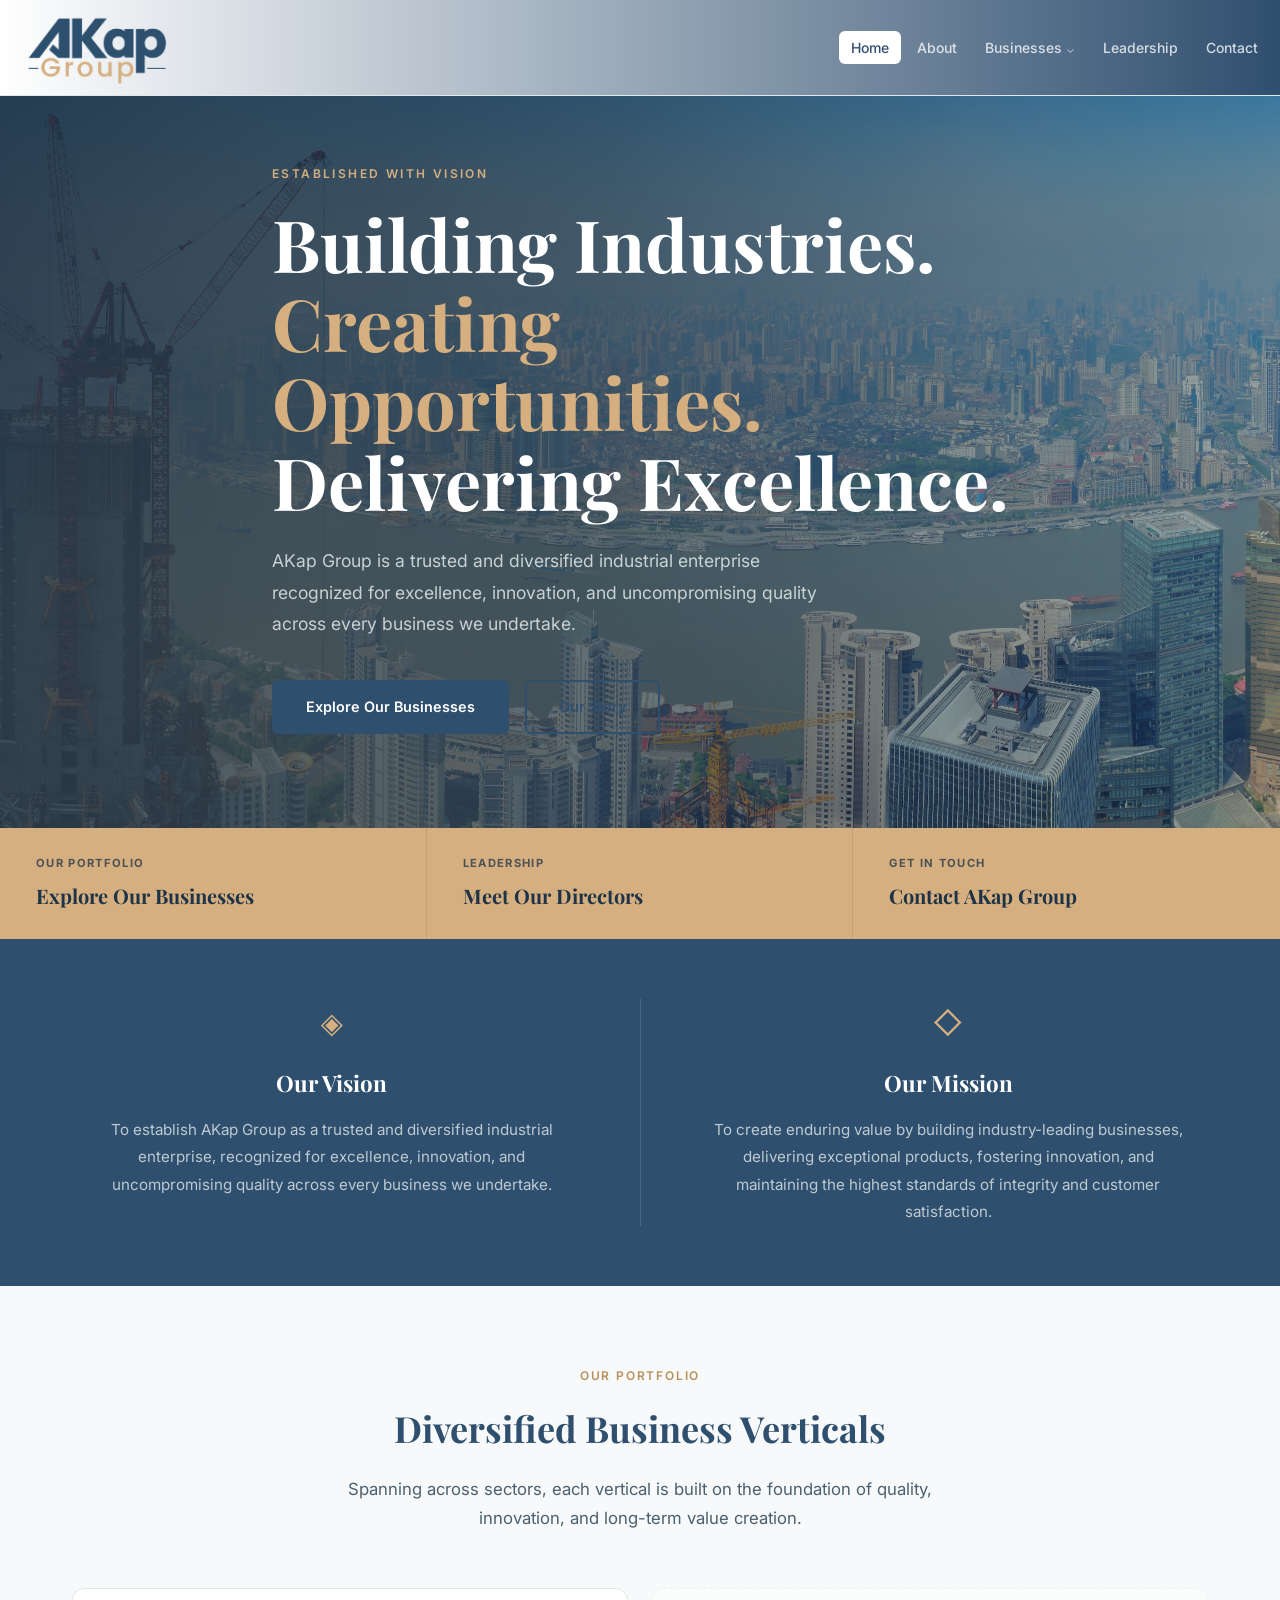
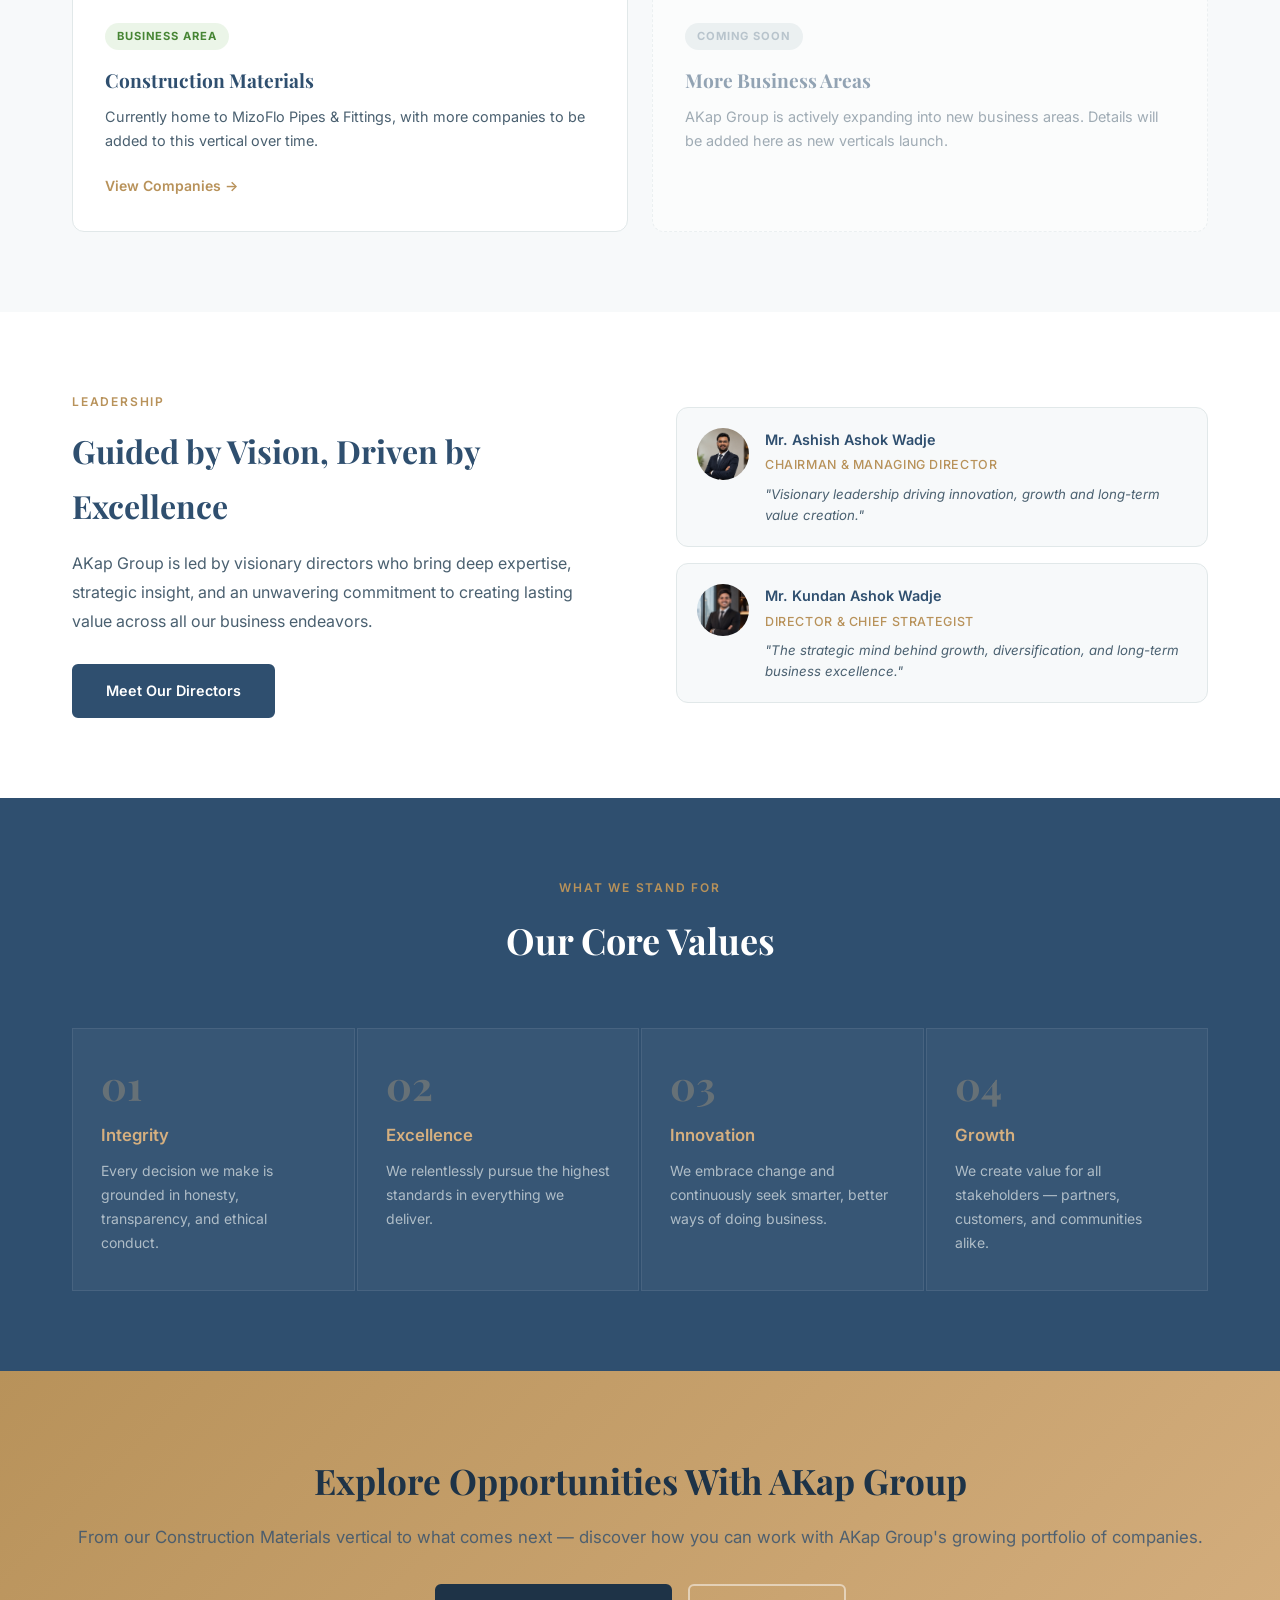
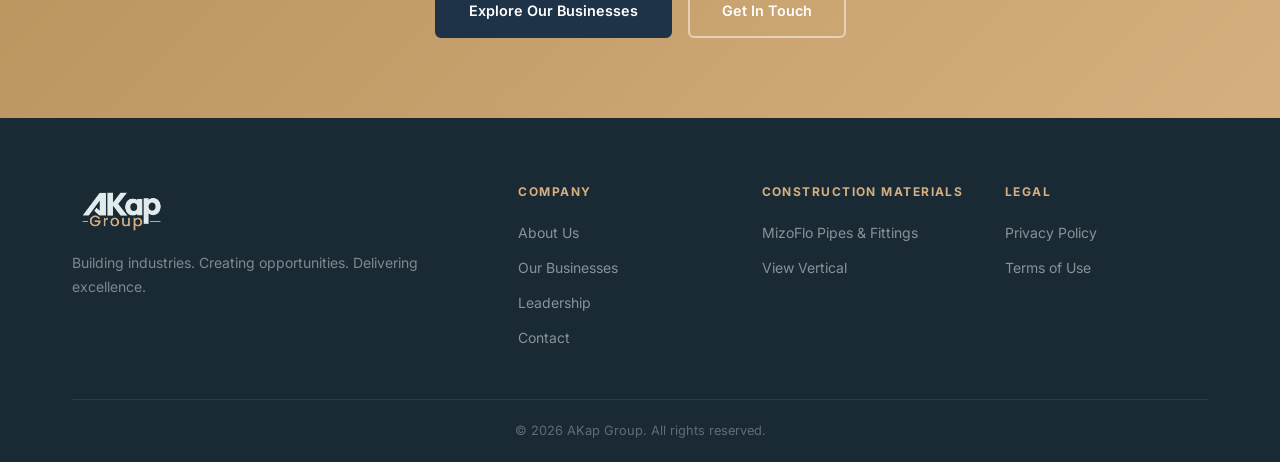
==== commit 0fae65c4: "Update CTA section text and links" ====
--- a/index.html
+++ b/index.html
@@ -7,6 +7,7 @@
 <link rel="preconnect" href="https://fonts.googleapis.com">
 <link href="https://fonts.googleapis.com/css2?family=Inter:wght@300;400;500;600;700&family=Playfair+Display:wght@400;600;700&display=swap" rel="stylesheet">
 <link rel="stylesheet" href="style.css">
+<link rel="preload" as="image" href="images/hero-home.jpg" fetchpriority="high">
 </head>
 <body>
 
@@ -46,7 +47,7 @@
 
 <!-- Hero Section -->
 <section class="hero">
-  <img src="images/hero-home.jpg" data-img="heroHome" alt="" class="hero-bg-image" onerror="this.style.display='none'">
+  <img src="images/hero-home.jpg" data-img="heroHome" alt="" class="hero-bg-image" fetchpriority="high" onerror="this.style.display='none'">
   <div class="hero-overlay"></div>
   <div class="hero-bg-pattern"></div>
   <div class="hero-content">
@@ -197,12 +198,12 @@
 <section class="cta-section">
   <div class="container">
     <div class="cta-inner">
-      <h2>Partner With AKap Group</h2>
-      <p>Join our growing network of retailers, dealers, builders, and plumbers across India.</p>
-      <div class="cta-actions">
-        <a href="mizoflo.html" class="btn-primary">Visit MizoFlo</a>
-        <a href="contact.html" class="btn-secondary-light">Get In Touch</a>
-      </div>
+     <h2>Explore Opportunities With AKap Group</h2>
+<p>From our Construction Materials vertical to what comes next — discover how you can work with AKap Group's growing portfolio of companies.</p>
+<div class="cta-actions">
+  <a href="businesses.html" class="btn-primary">Explore Our Businesses</a>
+  <a href="contact.html" class="btn-secondary-light">Get In Touch</a>
+</div>
     </div>
   </div>
 </section>
--- a/style.css
+++ b/style.css
@@ -101,7 +101,7 @@
 /* ── NAVBAR ── */
 .navbar {
   position: fixed; top: 0; left: 0; right: 0; z-index: 1000;
-  background: linear-gradient(90deg, #ffffff 0%, #ffffff 48%, var(--navbar-brand) 76%, var(--navbar-brand) 100%);
+  background: linear-gradient(90deg, #ffffff 0%, #ffffff 0%, var(--navbar-brand) 100%, var(--navbar-brand) 100%);
   border-bottom: 1px solid var(--silver);
   transition: box-shadow var(--transition), background var(--transition);
 }
@@ -235,6 +235,31 @@
 .card-link { font-size: 0.875rem; font-weight: 600; color: var(--gold-dark); text-decoration: none; transition: color var(--transition); }
 .card-link:hover { color: var(--navy); }
 
+/* ── PRODUCT MOCKUP CARDS (e.g. MizoFlo CPVC/UPVC family shots) ──
+   Designed for transparent-background PNG product renders: the
+   image sits on a soft tinted panel rather than a hard white card,
+   so a background-less PNG doesn't look like it's "floating" on
+   nothing. Add more `.product-mockup-card` blocks any time — the
+   grid just wraps. */
+.product-mockup-grid { display: grid; grid-template-columns: repeat(auto-fit, minmax(280px, 1fr)); gap: 28px; }
+.product-mockup-card {
+  background: var(--off-white); border: 1px solid var(--silver);
+  border-radius: var(--radius-md); overflow: hidden;
+  transition: box-shadow var(--transition), transform var(--transition);
+  user-select: none; -webkit-user-select: none;
+}
+.product-mockup-image-wrap img { user-select: none; -webkit-user-select: none; pointer-events: none; cursor: default; }
+.product-mockup-card:hover { box-shadow: var(--shadow-md); transform: translateY(-4px); }
+.product-mockup-image-wrap {
+  display: flex; align-items: center; justify-content: center;
+  padding: 36px; min-height: 220px;
+  background: radial-gradient(circle at 50% 40%, color-mix(in srgb, var(--gold) 10%, transparent) 0%, transparent 70%);
+}
+.product-mockup-image-wrap img { max-width: 100%; max-height: 220px; object-fit: contain; }
+.product-mockup-card-body { padding: 0 28px 28px; }
+.product-mockup-card-body h3 { font-family: var(--font-display); font-size: 1.15rem; color: var(--navy); margin-bottom: 10px; }
+.product-mockup-card-body p { font-size: 0.9rem; color: var(--text-mid); line-height: 1.7; }
+
 /* ── LEADERSHIP TEASER ── */
 .leadership-teaser { background: var(--white); }
 .leadership-inner { display: grid; grid-template-columns: 1fr 1fr; gap: 72px; align-items: center; }
@@ -276,8 +301,27 @@
 .cta-section {
   background: linear-gradient(135deg, var(--gold-dark) 0%, var(--gold) 100%);
   padding: 80px 0;
-}
-.cta-inner { text-align: center; }
+  position: relative; overflow: hidden;
+}
+/* Optional full-bleed banner photo behind a CTA section (e.g. the
+   "Become a MizoFlo Partner" banner). Same safe-fallback pattern as
+   .hero-bg-image / .page-hero-bg-image: wire a key up in images.js
+   and drop <img class="cta-bg-image" data-img="yourKey"> as the
+   first element inside .cta-section, followed by a
+   <div class="cta-overlay"></div>. Missing image = the plain
+   gold gradient above shows through instead. */
+.cta-bg-image {
+  position: absolute; inset: 0; z-index: 0;
+  width: 100%; height: 100%; object-fit: cover; object-position: center;
+}
+.cta-overlay {
+  position: absolute; inset: 0; z-index: 1;
+  background: linear-gradient(100deg,
+    color-mix(in srgb, var(--gold) 88%, transparent) 0%,
+    color-mix(in srgb, var(--gold) 70%, transparent) 55%,
+    color-mix(in srgb, var(--gold) 40%, transparent) 100%);
+}
+.cta-inner { text-align: center; position: relative; z-index: 2; }
 .cta-inner h2 { font-family: var(--font-display); font-size: 2.2rem; color: var(--navy-dark); margin-bottom: 12px; }
 .cta-inner p { font-size: 1.05rem; color: rgba(47,79,111,0.8); margin-bottom: 32px; }
 .cta-actions { display: flex; gap: 16px; justify-content: center; flex-wrap: wrap; }
@@ -304,9 +348,29 @@
 .page-hero {
   background: linear-gradient(135deg, var(--navy-dark), var(--navy));
   padding: 120px 0 60px; text-align: center;
-}
-.page-hero h1 { font-family: var(--font-display); font-size: 2.8rem; color: var(--white); margin-bottom: 14px; }
-.page-hero p { font-size: 1.05rem; color: rgba(225,232,233,0.8); max-width: 560px; margin: 0 auto; }
+  position: relative; overflow: hidden;
+}
+.page-hero h1 { font-family: var(--font-display); font-size: 2.8rem; color: var(--white); margin-bottom: 14px; position: relative; z-index: 2; }
+.page-hero p { font-size: 1.05rem; color: rgba(225,232,233,0.8); max-width: 560px; margin: 0 auto; position: relative; z-index: 2; }
+.page-hero .section-eyebrow { position: relative; z-index: 2; }
+/* Optional full-bleed photo behind an inner-page hero — same pattern
+   as .hero-bg-image on the homepage. Wire a key up in images.js and
+   drop <img class="page-hero-bg-image" data-img="yourKey"> as the
+   very first element inside .page-hero, followed by a
+   <div class="page-hero-overlay"></div>. No image set / 404 = the
+   element hides itself and the plain gradient shows through, so
+   this is fully optional per page.  */
+.page-hero-bg-image {
+  position: absolute; inset: 0; z-index: 0;
+  width: 100%; height: 100%; object-fit: cover; object-position: center;
+}
+.page-hero-overlay {
+  position: absolute; inset: 0; z-index: 1;
+  background: linear-gradient(100deg,
+    color-mix(in srgb, var(--navy-dark) 72%, transparent) 0%,
+    color-mix(in srgb, var(--navy-dark) 60%, transparent) 50%,
+    color-mix(in srgb, var(--navy-dark) 35%, transparent) 100%);
+}
 
 /* ── ABOUT PAGE ── */
 .about-intro { display: grid; grid-template-columns: 1fr 1fr; gap: 72px; align-items: center; }
@@ -573,11 +637,11 @@
 .parent-brand-link:hover .parent-brand-logo { opacity: 1; }
 .brand-divider { width: 1px; height: 40px; background: var(--silver-dark); display: inline-block; }
 .sub-brand-link { display: flex; align-items: center; text-decoration: none; }
-.sub-brand-logo { height: 150px; width: auto; max-width: 400px; object-fit: contain; }
+.sub-brand-logo { height: 55px; width: auto; max-width: 165px; object-fit: contain; }
 
 @media (max-width: 768px) {
   .parent-brand-logo { height: 67px; max-width: 192px; } 
-   .sub-brand-logo { height: 96px; max-width: 230px; }
+   .sub-brand-logo { height: 36px; max-width: 96.84px; }
   .brand-divider { height: 30px; }
 }
 .parent-brand-badge {
